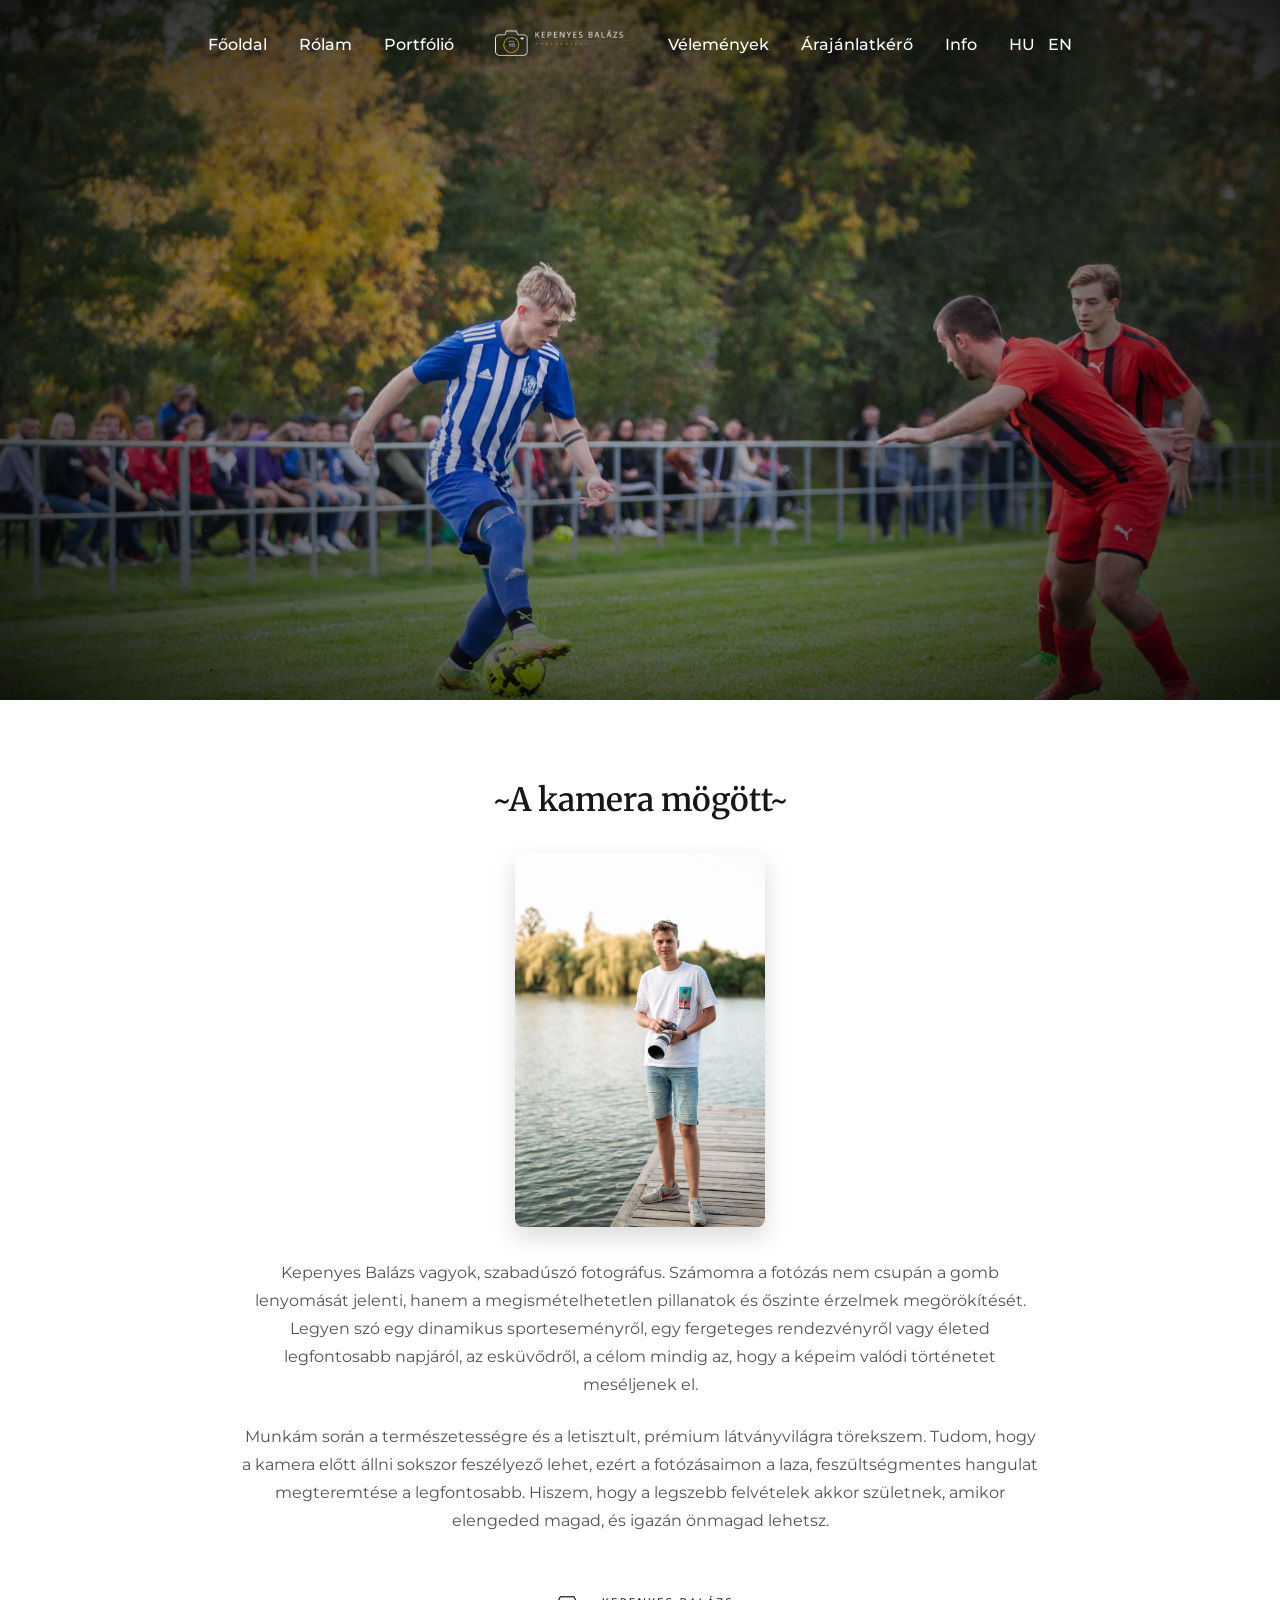
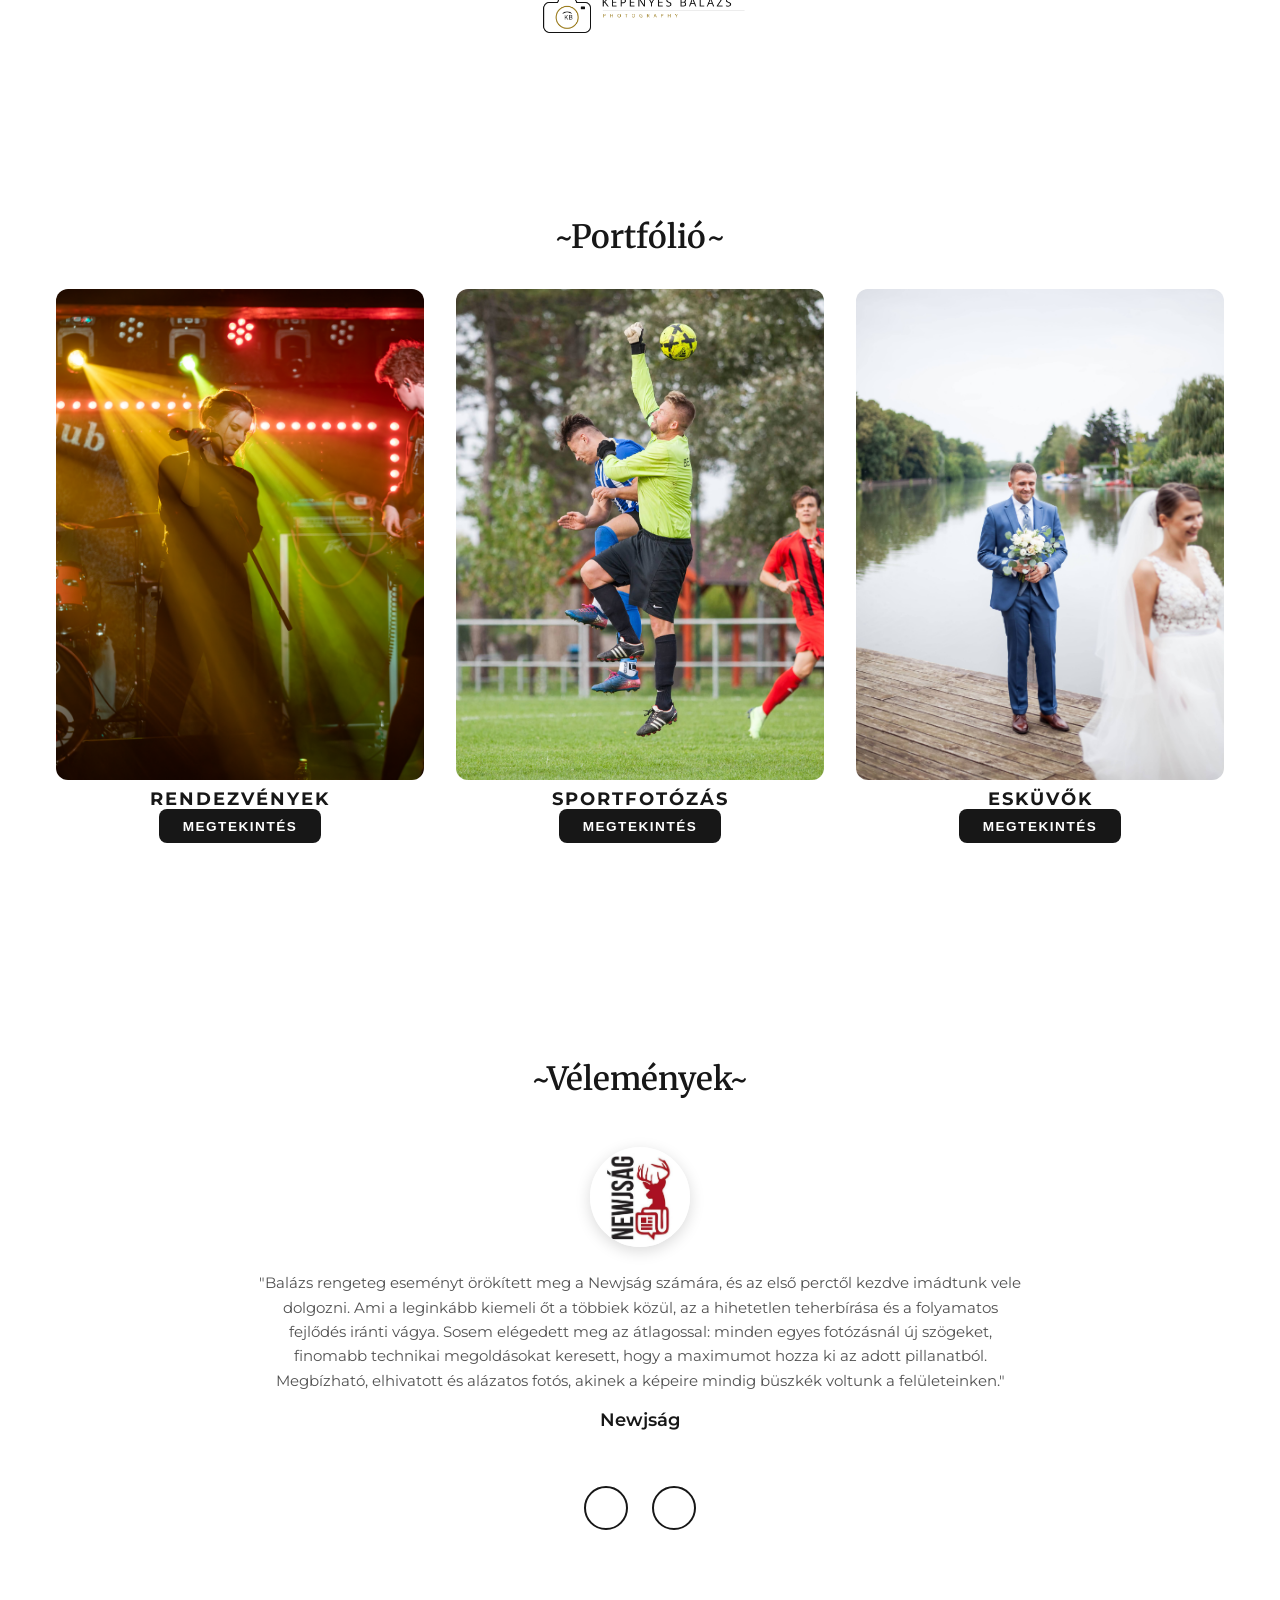
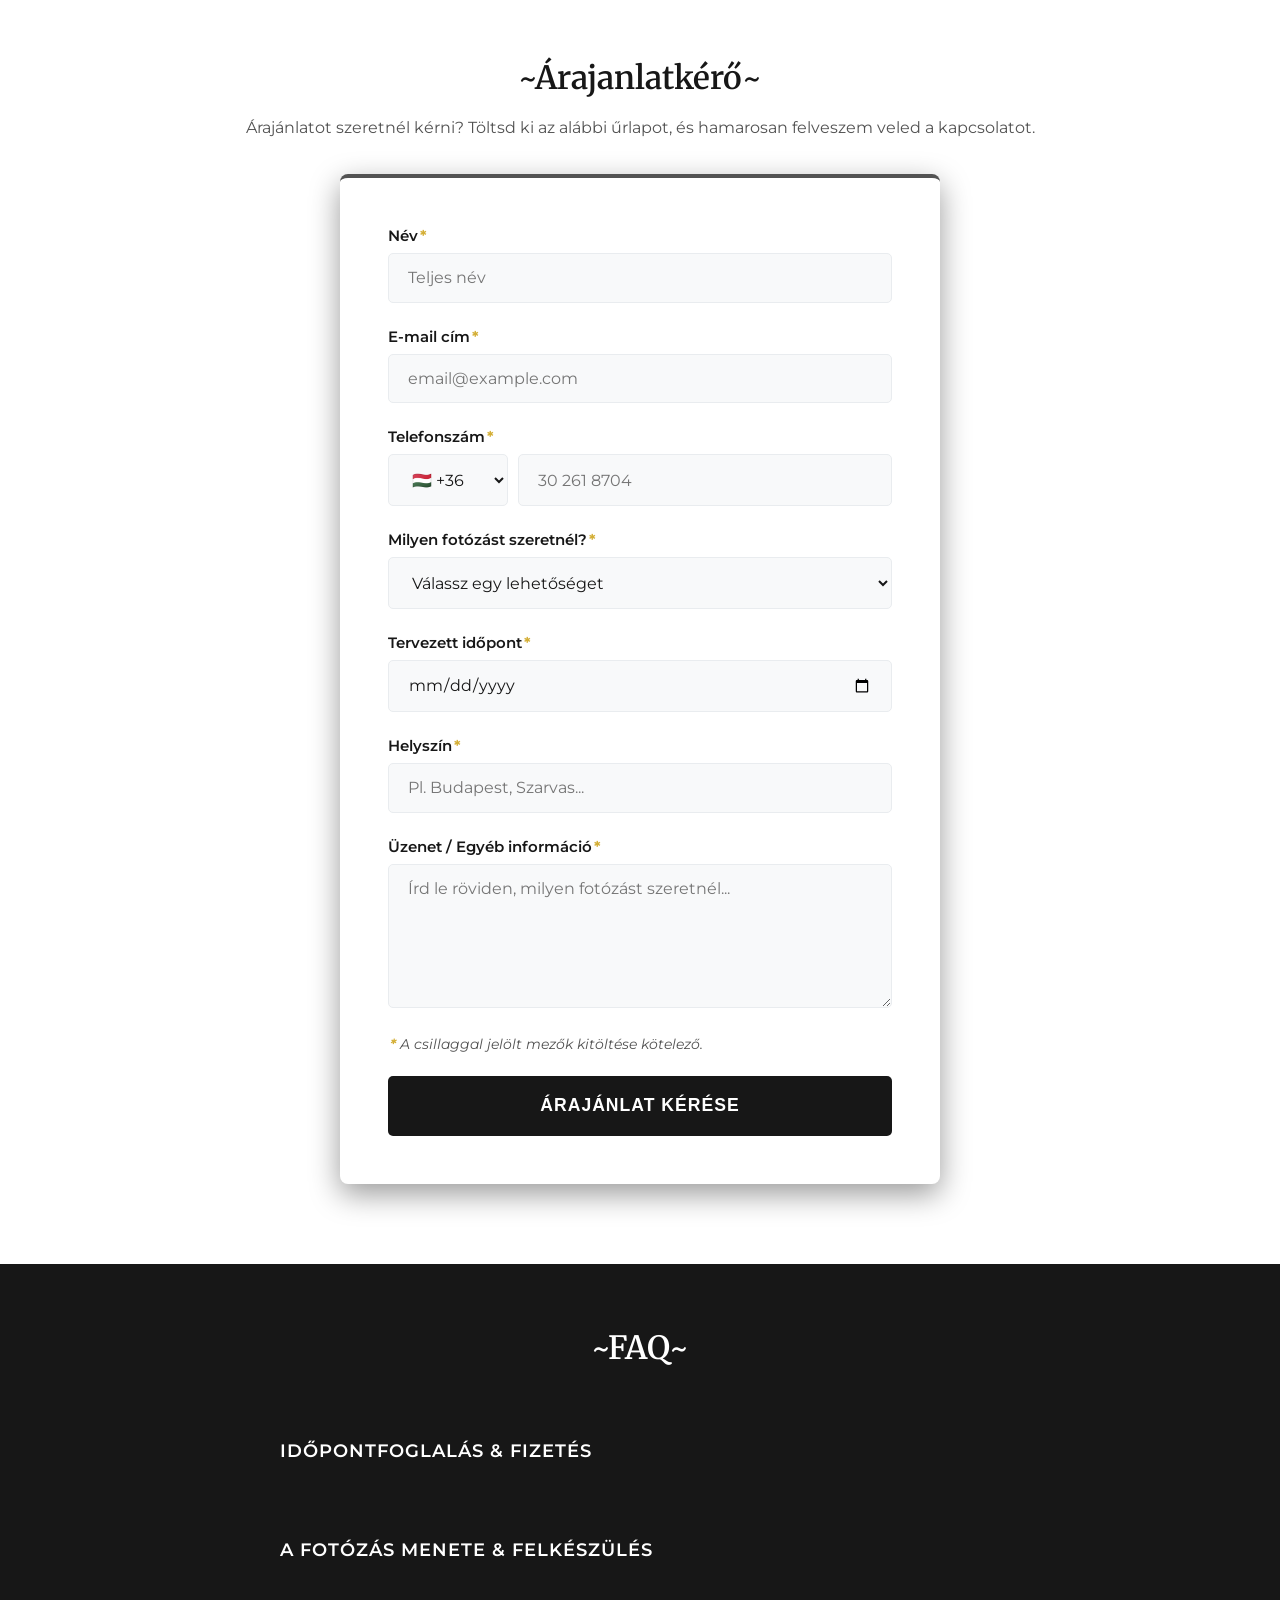
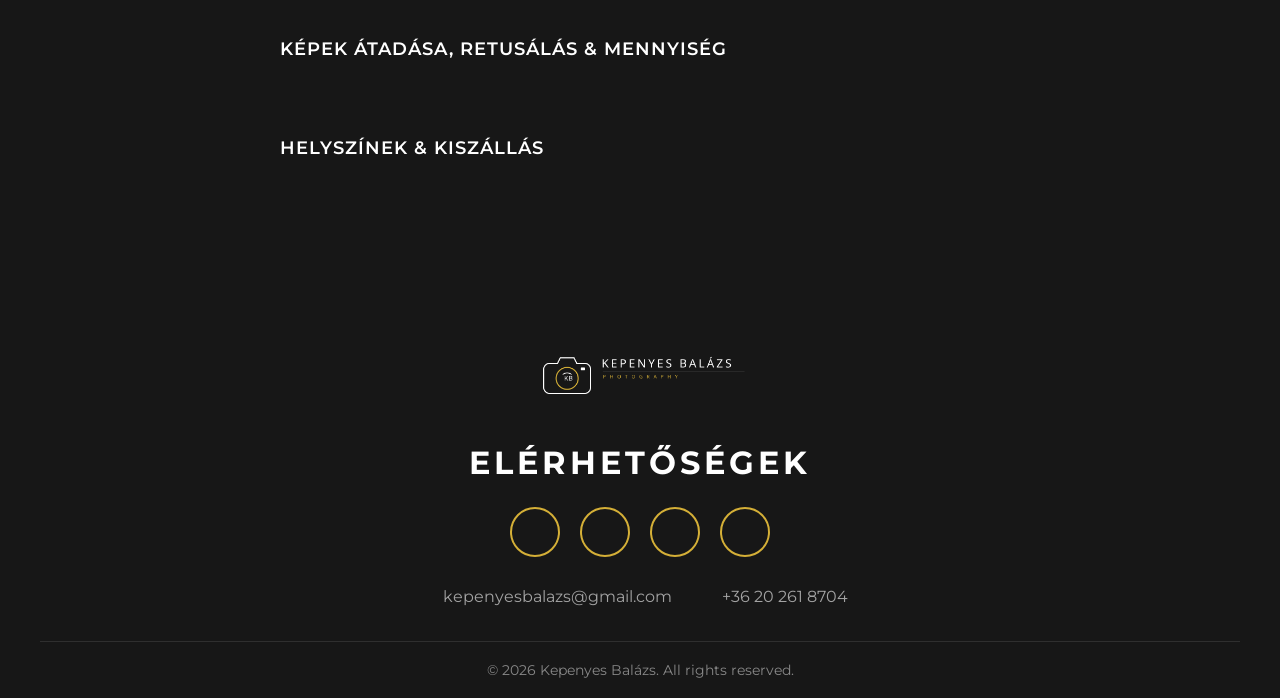
==== en.html @ 5adca2fd "en.html késsz van" ====
<!DOCTYPE html>
<html lang="en">

<!-- #region 1. DOKUMENTUM FEJLÉC (HEAD) -->

<head>
    <meta charset="UTF-8">
    <meta name="viewport" content="width=device-width, initial-scale=1.0">
    <title>Kepenyes Balázs | Portfolio</title>

    <!-- Ikonok és stíluslapok -->
    <link href="https://cdn.jsdelivr.net/npm/remixicon@4.9.0/fonts/remixicon.css" rel="stylesheet" />
    <link rel="stylesheet" href="styless.css">
</head>
<!-- #endregion -->

<body>

    <!-- #region 2. FŐOLDALI FEJLÉC ÉS NAVIGÁCIÓ (HEADER & NAV) -->
    <header class="header" id="home">
        <nav>
            <div class="nav__header">
                <div class="nav__logo">
                    <a href="#">
                        <img src="Picture/white_logo.png" alt="logo">
                    </a>
                </div>
                <div class="nav__menu_btn" id="menu-btn">
                    <i class="ri-menu-line"></i>
                </div>
            </div>
            <div class="nav__links" id="nav-links">
                <li><a href="#home">Főoldal</a></li>
                <li><a href="#about">Rólam</a></li>
                <li><a href="#portfolio">Portfólió</a></li>
                <li class="nav__logo">
                    <a href="#">
                        <img src="Picture/white_logo.png" alt="logo">
                    </a>
                </li>
                <li><a href="#client">Vélemények</a></li>
                <li><a href="#quote">Árajánlatkérő</a></li>
                <li><a href="#faq">Info</a></li>
                <li class="nav__lang">
                    <a href="index.html">HU</a>
                    <span class="lang-separator">|</span>
                    <a href="en.html" class="active">EN</a>
                </li>
            </div>
        </nav>
    </header>
    <!-- #endregion -->

    <!-- #region 3. RÓLUNK SZEKCIÓ (ABOUT) -->
    <div class="section__container about__container" id="about">

        <h2 class="section__header">~A kamera mögött~</h2>

        <div class="about__content">

            <div class="about__image">
                <img src="Picture/0S5A7507.jpg" alt="Kepenyes Balázs">
            </div>

            <div class="about__text">

                <p class="section__description">
                    Kepenyes Balázs vagyok, szabadúszó fotográfus. Számomra a fotózás nem csupán a gomb lenyomását
                    jelenti, hanem a megismételhetetlen pillanatok és őszinte érzelmek megörökítését. Legyen szó egy
                    dinamikus sporteseményről, egy fergeteges rendezvényről vagy életed legfontosabb napjáról, az
                    esküvődről, a célom mindig az, hogy a képeim valódi történetet meséljenek el.
                </p>

                <p class="section__description">
                    Munkám során a természetességre és a letisztult, prémium látványvilágra törekszem. Tudom, hogy a
                    kamera előtt állni sokszor feszélyező lehet, ezért a fotózásaimon a laza, feszültségmentes hangulat
                    megteremtése a legfontosabb. Hiszem, hogy a legszebb felvételek akkor születnek, amikor elengeded
                    magad, és igazán önmagad lehetsz.
                </p>

            </div>

        </div>
        <div class="about__logo">
            <a href="#">
                <img src="Picture/black_logo.png" alt="Kepenyes Balázs Photography">
            </a>
        </div>

    </div>
    <!-- #endregion -->

    <!-- #region PORTFÓLIÓ SZEKCIÓ (PORTFOLIO) -->
    <section class="portfolio" id="portfolio">
        <div class="section__container portfolio__container">
            <h2 class="section__header">~Portfólió~</h2>

            <!-- 1. EZ A FENTI KÁRTYÁK RÁCSA (Ez marad fent érintetlenül) -->
            <div class="portfolio__grid">
                <!-- 1. Kártya: Rendezvények -->
                <div class="portfolio__card">
                    <img src="Picture/portfolio_1.jpg" alt="Rendezvények">
                    <h3 class="portfolio__title">RENDEZVÉNYEK</h3>
                    <div class="portfolio__content">
                        <button class="portfolio__btn" onclick="toggleGallery('gallery-party')">MEGTEKINTÉS</button>
                    </div>
                </div>

                <!-- 2. Kártya: Sportfotózás -->
                <div class="portfolio__card">
                    <img src="Picture/portfolio_2.jpg" alt="Sportfotózás">
                    <h3 class="portfolio__title">SPORTFOTÓZÁS</h3>
                    <div class="portfolio__content">
                        <button class="portfolio__btn" onclick="toggleGallery('gallery-sport')">MEGTEKINTÉS</button>
                    </div>
                </div>

                <!-- 3. Kártya: Esküvők -->
                <div class="portfolio__card">
                    <img src="Picture/portfolio_3.jpg" alt="Esküvők">
                    <h3 class="portfolio__title">ESKÜVŐK</h3>
                    <div class="portfolio__content">
                        <button class="portfolio__btn" onclick="toggleGallery('gallery-wedding')">MEGTEKINTÉS</button>
                    </div>
                </div>
            </div>

            <!-- 2. EZ PEDIG KÜLÖN ALATTA VAN: A LENYÍLÓ GALÉRIÁK KONTÉNERÉJE -->
            <div class="portfolio__galleries">

                <!-- Rendezvény Galéria -->
                <div class="gallery__container" id="gallery-party">
                    <h3 class="gallery__title">Rendezvény fotók</h3>
                    <div class="gallery__grid">
                        <img src="Picture/Party_kepek/party_referencia_1.jpg" alt="Party 1" class="gallery__thumb"
                            loading="lazy">
                        <img src="Picture/Party_kepek/party_referencia_2.jpg" alt="Party 2" class="gallery__thumb"
                            loading="lazy">
                        <img src="Picture/Party_kepek/party_referencia_3.jpg" alt="Party 3" class="gallery__thumb"
                            loading="lazy">
                        <img src="Picture/Party_kepek/party_referencia_4.jpg" alt="Party 4" class="gallery__thumb"
                            loading="lazy">
                        <img src="Picture/Party_kepek/party_referencia_5.jpg" alt="Party 5" class="gallery__thumb"
                            loading="lazy">
                        <img src="Picture/Party_kepek/party_referencia_6.jpg" alt="Party 6" class="gallery__thumb"
                            loading="lazy">
                        <img src="Picture/Party_kepek/party_referencia_7.jpg" alt="Party 7" class="gallery__thumb"
                            loading="lazy">
                        <img src="Picture/Party_kepek/party_referencia_8.jpg" alt="Party 8" class="gallery__thumb"
                            loading="lazy">
                        <img src="Picture/Party_kepek/party_referencia_9.jpg" alt="Party 9" class="gallery__thumb"
                            loading="lazy">
                        <img src="Picture/Party_kepek/party_referencia_10.jpg" alt="Party 10" class="gallery__thumb"
                            loading="lazy">
                        <img src="Picture/Party_kepek/party_referencia_11.jpg" alt="Party 11" class="gallery__thumb"
                            loading="lazy">
                        <img src="Picture/Party_kepek/party_referencia_12.jpg" alt="Party 12" class="gallery__thumb"
                            loading="lazy">
                    </div>
                </div>

                <!-- Sport Galéria -->
                <div class="gallery__container" id="gallery-sport">
                    <h3 class="gallery__title">Sport fotók</h3>
                    <div class="gallery__grid">
                        <img src="Picture/Sport_kepek/sport_referencia_1.jpg" alt="Sport 1" class="gallery__thumb"
                            loading="lazy">
                        <img src="Picture/Sport_kepek/sport_referencia_2.jpg" alt="Sport 2" class="gallery__thumb"
                            loading="lazy">
                        <img src="Picture/Sport_kepek/sport_referencia_3.jpg" alt="Sport 3" class="gallery__thumb"
                            loading="lazy">
                        <img src="Picture/Sport_kepek/sport_referencia_4.jpg" alt="Sport 4" class="gallery__thumb"
                            loading="lazy">
                        <img src="Picture/Sport_kepek/sport_referencia_5.jpg" alt="Sport 5" class="gallery__thumb"
                            loading="lazy">
                        <img src="Picture/Sport_kepek/sport_referencia_6.jpg" alt="Sport 6" class="gallery__thumb"
                            loading="lazy">
                        <img src="Picture/Sport_kepek/sport_referencia_7.jpg" alt="Sport 7" class="gallery__thumb"
                            loading="lazy">
                        <img src="Picture/Sport_kepek/sport_referencia_8.jpg" alt="Sport 8" class="gallery__thumb"
                            loading="lazy">
                        <img src="Picture/Sport_kepek/sport_referencia_9.jpg" alt="Sport 9" class="gallery__thumb"
                            loading="lazy">
                        <img src="Picture/Sport_kepek/sport_referencia_10.jpg" alt="Sport 10" class="gallery__thumb"
                            loading="lazy">
                    </div>
                </div>

                <!-- Esküvő Galéria -->
                <div class="gallery__container" id="gallery-wedding">
                    <h3 class="gallery__title">Esküvői fotók</h3>
                    <div class="gallery__grid">
                        <img src="Picture/Eskuvo_kepek/eskuvo_referencia_1.jpg" alt="Wedding 1" class="gallery__thumb"
                            loading="lazy">
                        <img src="Picture/Eskuvo_kepek/eskuvo_referencia_2.jpg" alt="Wedding 2" class="gallery__thumb"
                            loading="lazy">
                        <img src="Picture/Eskuvo_kepek/eskuvo_referencia_3.jpg" alt="Wedding 3" class="gallery__thumb"
                            loading="lazy">
                        <img src="Picture/Eskuvo_kepek/eskuvo_referencia_4.jpg" alt="Wedding 4" class="gallery__thumb"
                            loading="lazy">
                        <img src="Picture/Eskuvo_kepek/eskuvo_referencia_5.jpg" alt="Wedding 5" class="gallery__thumb"
                            loading="lazy">
                        <img src="Picture/Eskuvo_kepek/eskuvo_referencia_6.jpg" alt="Wedding 6" class="gallery__thumb"
                            loading="lazy">
                        <img src="Picture/Eskuvo_kepek/eskuvo_referencia_7.jpg" alt="Wedding 7" class="gallery__thumb"
                            loading="lazy">
                        <img src="Picture/Eskuvo_kepek/eskuvo_referencia_8.jpg" alt="Wedding 8" class="gallery__thumb"
                            loading="lazy">
                        <img src="Picture/Eskuvo_kepek/eskuvo_referencia_9.jpg" alt="Wedding 9" class="gallery__thumb"
                            loading="lazy">
                        <img src="Picture/Eskuvo_kepek/eskuvo_referencia_10.jpg" alt="Wedding 10" class="gallery__thumb"
                            loading="lazy">
                        <img src="Picture/Eskuvo_kepek/eskuvo_referencia_11.jpg" alt="Wedding 11" class="gallery__thumb"
                            loading="lazy">
                        <img src="Picture/Eskuvo_kepek/eskuvo_referencia_12.jpg" alt="Wedding 12" class="gallery__thumb"
                            loading="lazy">
                    </div>
                </div>

            </div>
        </div>
    </section>
    <!-- #endregion -->

    <!-- #region 5. AJÁNLÁSOK SZEKCIÓ (TESTIMONIALS SLIDER) -->
    <section class="section__container client__container" id="client">
        <h2 class="section__header">~Vélemények~</h2>

        <div class="client__slider" id="clientSlider">
            <div class="client__card">
                <img src="Picture/Velemenyek/newjsag_logo.jpeg" alt="client 1">
                <p>
                    "Balázs rengeteg eseményt örökített meg a Newjság számára, és az első perctől kezdve imádtunk vele
                    dolgozni. Ami a leginkább kiemeli őt a többiek közül, az a hihetetlen teherbírása és a folyamatos
                    fejlődés iránti vágya. Sosem elégedett meg az átlagossal: minden egyes fotózásnál új szögeket,
                    finomabb technikai megoldásokat keresett, hogy a maximumot hozza ki az adott pillanatból.
                    Megbízható, elhivatott és alázatos fotós, akinek a képeire mindig büszkék voltunk a felületeinken."
                </p>
                <h4>Newjság</h4>
            </div>

            <div class="client__card">
                <img src="https://images.unsplash.com/photo-1494790108377-be9c29b29330?w=500&h=500&fit=crop"
                    alt="client 2">
                <p>
                    "Balázst kértük fel az esküvőnk fotózására, és életünk legjobb döntése volt! Már a készülődéstől
                    kezdve velünk volt, és egészen a lagzi végéig fáradhatatlanul dolgozott. Olyan pillanatokat is
                    megörökített a hajnali buliban, amiket mi a nagy izgalomban észre sem vettünk. Sosem volt tolakodó,
                    szinte láthatatlanul olvadt be a tömegbe, mégis mindenhol ott volt, ahol kellett. A képek
                    gyönyörűek, természetesek és tele vannak érzelemmel. Szívből ajánljuk mindenkinek!"
                </p>
                <h4>Kis Lili</h4>
            </div>
            <div class="client__card">
                <img src="Picture/Velemenyek/granarium_zebra_club_logo.jpeg" alt="client 3">
                <p>
                    "Számtalan fergeteges éjszakát és telt házas bulit fotózott már végig nálunk Balázs. Egy klubban
                    nagyon fontos, hogy a fotós ne feszélyezze a bulizókat, ő pedig zseniálisan, szinte észrevétlenül,
                    mégis mindig a legjobb szögből dolgozik a tömegben. A végeredmény kivétel nélkül egy prémium
                    minőségű, dinamikus képanyag, ami 100%-ban adja vissza a nálunk megszokott hangulatot. Rendkívül
                    megbízható és profi partner!"
                </p>
                <h4>Granárium Zebra Club</h4>
            </div>
        </div>

        <!-- Lapozó gombok asztali és mobil használatra -->
        <div class="client__nav">
            <button type="button" class="client__arrow" id="prevBtn" aria-label="Előző vélemény">
                <i class="ri-arrow-left-s-line"></i>
            </button>
            <button type="button" class="client__arrow" id="nextBtn" aria-label="Következő vélemény">
                <i class="ri-arrow-right-s-line"></i>
            </button>
        </div>
    </section>
    <!-- #endregion -->

    <!-- #region 6. EGYEDI ÁRAJÁNLAT KÉRÉSE -->
    <section class="quote" id="quote">

        <div class="section__container quote__container">

            <h2 class="section__header">~Árajanlatkérő~</h2>

            <p class="section__description">
                Árajánlatot szeretnél kérni? Töltsd ki az alábbi űrlapot, és hamarosan felveszem veled a kapcsolatot.
            </p>

            <form class="quote__form" id="quoteForm">

                <!-- Név -->
                <div class="quote__form_group">
                    <label for="name">Név<span>*</span></label>
                    <input type="text" id="name" name="name" placeholder="Teljes név" required>
                </div>

                <!-- E-mail -->
                <div class="quote__form_group">
                    <label for="email">E-mail cím<span>*</span></label>
                    <input type="email" id="email" name="email" placeholder="email@example.com" required>
                </div>

                <!-- Telefonszám -->
                <div class="quote__form_group">
                    <label for="phone">Telefonszám<span>*</span></label>


                    <div class="phone__input">

                        <!-- Ország / hívószám -->
                        <select id="countryCode" name="countryCode" required>
                            <option value="+36">🇭🇺 +36</option>
                            <option value="+43">🇦🇹 +43</option>
                            <option value="+49">🇩🇪 +49</option>
                            <option value="+44">🇬🇧 +44</option>
                            <option value="+33">🇫🇷 +33</option>
                            <option value="+39">🇮🇹 +39</option>
                            <option value="+34">🇪🇸 +34</option>
                            <option value="+31">🇳🇱 +31</option>
                            <option value="+32">🇧🇪 +32</option>
                            <option value="+41">🇨🇭 +41</option>
                            <option value="+420">🇨🇿 +420</option>
                            <option value="+421">🇸🇰 +421</option>
                            <option value="+385">🇭🇷 +385</option>
                            <option value="+381">🇷🇸 +381</option>
                            <option value="+40">🇷🇴 +40</option>
                            <option value="+48">🇵🇱 +48</option>
                            <option value="+351">🇵🇹 +351</option>
                            <option value="+30">🇬🇷 +30</option>
                            <option value="+1">🇺🇸 +1</option>
                            <option value="+1">🇨🇦 +1</option>
                        </select>

                        <!-- Telefonszám -->
                        <input type="tel" id="phone" name="phone" placeholder="30 261 8704" required>

                    </div>

                </div>

                <!-- Fotózás típusa -->
                <div class="quote__form_group">
                    <label for="service">Milyen fotózást szeretnél?<span>*</span></label>

                    <select id="service" name="service" required>
                        <option value="" disabled selected>
                            Válassz egy lehetőséget
                        </option>

                        <option value="portrait">
                            Portréfotózás
                        </option>

                        <option value="event">
                            Rendezvény / Eseményfotózás
                        </option>

                        <option value="wedding">
                            Esküvői fotózás
                        </option>

                        <option value="sport">
                            Sportfotózás
                        </option>

                        <option value="product">
                            Termékfotózás
                        </option>

                        <option value="other">
                            Egyéb
                        </option>
                    </select>
                </div>

                <!-- Dátum -->
                <div class="quote__form_group">
                    <label for="date">Tervezett időpont<span>*</span></label>

                    <input type="date" id="date" name="date" required>
                </div>

                <!-- Helyszín -->
                <div class="quote__form_group">
                    <label for="location">Helyszín<span>*</span></label>

                    <input type="text" id="location" name="location" placeholder="Pl. Budapest, Szarvas..." required>
                </div>

                <!-- Üzenet -->
                <div class="quote__form_group quote__form_group_full">
                    <label for="message">Üzenet / Egyéb információ<span>*</span></label>

                    <textarea id="message" name="message" rows="6" required
                        placeholder="Írd le röviden, milyen fotózást szeretnél..."></textarea>
                </div>


                <!-- Csillaggal jelölt mezők kötelező kitölteni -->
                <p class="quote__required">
                    <span>*</span> A csillaggal jelölt mezők kitöltése kötelező.
                </p>

                <!-- Gomb -->
                <div class="quote__form_button">
                    <button type="submit" class="btn">
                        ÁRAJÁNLAT KÉRÉSE
                    </button>
                </div>
            </form>
            <!-- SIKERES KÜLDÉS UTÁNI ÜZENET -->
            <div class="quote__success" id="quoteSuccess">

                <div class="quote__success_icon">
                    <i class="ri-checkbox-circle-line"></i>
                </div>

                <h3>Köszönöm a megkeresést!</h3>

                <p>
                    Az árajánlatkérésed sikeresen elküldted.
                    Hamarosan felveszem veled a kapcsolatot
                    a megadott elérhetőségeiden.
                </p>

                <p>
                    Addig is köszönöm a türelmed!
                </p>

            </div>

        </div>

    </section>
    <!-- #endregion -->

    <!-- #region 7. FAQ -->

    <section class="faq" id="faq">

        <div class="faq__container">

            <h2 class="section__header">~FAQ~</h2>


            <!-- 1. TÉMA -->
            <div class="faq__category">

                <button class="faq__category-btn">
                    <span>Időpontfoglalás & Fizetés</span>
                    <i class="ri-arrow-down-s-line"></i>
                </button>

                <div class="faq__questions">

                    <div class="faq__item">

                        <button class="faq__question">
                            <span>Mennyivel előre szükséges lefoglalni az időpontot?</span>
                            <i class="ri-add-line"></i>
                        </button>

                        <div class="faq__answer">
                            <p>
                                A foglalási időszak a fotózás típusától függ. Esküvők és nagyobb rendezvények esetében
                                érdemes a nagy nap előtt 6–12 hónappal jelentkezni, mivel a tavaszi-nyári szezon
                                hétvégéi hamar betelnek. Kisebb fotózások (például portré, sport vagy páros fotózás)
                                esetén általában elegendő 2–4 héttel előre egyeztetnünk. Mindenképp azt javaslom, hogy
                                amint megvan az elképzelésed, vedd fel velem a kapcsolatot, hogy biztosan találjunk
                                megfelelő időpontot!
                            </p>
                        </div>

                    </div>


                    <div class="faq__item">

                        <button class="faq__question">
                            <span>Hogyan történik az időpont véglegesítése? Szükséges foglaló?</span>
                            <i class="ri-add-line"></i>
                        </button>

                        <div class="faq__answer">
                            <p>
                                Igen, a naptáramban az időpontod a foglaló befizetésével (és nagyobb eseményeknél a
                                megbízási szerződés elfogadásával) válik hivatalosan is véglegessé és garantálttá. A
                                foglaló mértéke általában a végösszeg 20–30%-a, amely természetesen levonásra kerül a
                                fotózás végső díjából. Amíg ez nem történik meg, az időpontot fenntartom, de más
                                érdeklődő is lefoglalhatja.
                            </p>
                        </div>

                    </div>


                    <div class="faq__item">

                        <button class="faq__question">
                            <span>Mi történik, ha le kell mondanom vagy át kell tennem a fotózást?</span>
                            <i class="ri-add-line"></i>
                        </button>

                        <div class="faq__answer">
                            <p>
                                Tudom, hogy az életben bármikor közbejöhet valami váratlan (például betegség, vagy
                                szabadtéri fotózásnál a rossz időjárás). Ilyen esetekben rugalmas vagyok: lehetőség van
                                az időpont egyszeri, díjmentes módosítására, amennyiben azt a fotózás előtt legalább 48
                                órával jelzed nekem. Végleges lemondás, vagy az utolsó pillanatban történő módosítás
                                esetén azonban a foglaló visszafizetésére sajnos nincs mód, hiszen azt az időpontot
                                másnak már nem tudom kiadni.
                            </p>
                        </div>

                    </div>


                    <div class="faq__item">

                        <button class="faq__question">
                            <span>Milyen fizetési módok érhetők el?</span>
                            <i class="ri-add-line"></i>
                        </button>

                        <div class="faq__answer">
                            <p>
                                A fennmaradó összeg kiegyenlítésére készpénzben a fotózás napján, vagy banki átutalással
                                van lehetőség (legkésőbb a kész, kidolgozott képek átadásáig). Természetesen minden
                                munkámról számlát állítok ki, így cégek és vállalkozások részére a céges átutalás is
                                zökkenőmentesen megoldható.
                            </p>
                        </div>

                    </div>

                </div>

            </div>


            <!-- 2. TÉMA -->
            <div class="faq__category">

                <button class="faq__category-btn">
                    <span>A fotózás menete & Felkészülés</span>
                    <i class="ri-arrow-down-s-line"></i>
                </button>

                <div class="faq__questions">

                    <div class="faq__item">

                        <button class="faq__question">
                            <span>Mit érdemes viselnünk a fotózáson?</span>
                            <i class="ri-add-line"></i>
                        </button>

                        <div class="faq__answer">
                            <p>
                                A legfontosabb, hogy kényelmesen érezzétek magatokat abban, amit viseltek! Érdemes
                                kerülni a hatalmas, feltűnő logókat, a neon színeket és a túlzottan sűrű, apró mintákat,
                                mert ezek elvonják a figyelmet az arcotokról. Páros vagy családi fotózásnál nem kell
                                teljesen egyformába öltözni; sokkal szebb a végeredmény, ha 2-3 egymással harmonizáló
                                színt (például földszíneket, pasztell árnyalatokat) választotok. Ha bizonytalanok
                                vagytok, a fotózás előtt szívesen segítek a ruhák összehangolásában!
                            </p>
                        </div>

                    </div>


                    <div class="faq__item">

                        <button class="faq__question">
                            <span>Nem tudunk pózolni, félek a kamera előtt. Hogyan zajlik a fotózás?</span>
                            <i class="ri-add-line"></i>
                        </button>

                        <div class="faq__answer">
                            <p>
                                Ezzel a vendégeim 90%-a így van az első percekben, úgyhogy egyáltalán nem kell
                                izgulnotok! Az én feladatom, hogy feloldjam a feszültséget és végig vezesselek titeket a
                                folyamaton. Nem kőmerev, feszengős pózokat fogunk erőltetni, hanem apró instrukciókat,
                                játékos feladatokat adok (például sétáljatok egymás felé, vagy mondjatok valami vicceset
                                a másiknak). Így valódi, őszinte pillanatokat és természetes mosolyokat tudok
                                megörökíteni. Olyan lesz, mint egy laza séta, amit a végén még élvezni is fogtok!
                            </p>
                        </div>

                    </div>


                    <div class="faq__item">

                        <button class="faq__question">
                            <span>Mi a teendő, ha rossz az idő a szabadtéri fotózás napján?</span>
                            <i class="ri-add-line"></i>
                        </button>

                        <div class="faq__answer">
                            <p>
                                Az időjárás az egyetlen, amit nem tudunk irányítani, de mindig van egy "B" tervünk. A
                                fotózás előtti napokban folyamatosan figyeljük az előrejelzést. Ha tartós eső vagy vihar
                                várható, természetesen rugalmasan és díjmentesen keresünk egy új, mindkettőnknek
                                megfelelő időpontot. Ha az időpont nem csúsztatható, alternatív megoldásként
                                átszervezhetjük a fotózást egy szép, bérelt napfény-stúdióba vagy más fedett, izgalmas
                                helyszínre.
                            </p>
                        </div>

                    </div>


                    <div class="faq__item">

                        <button class="faq__question">
                            <span>Hozhatunk-e saját kiegészítőket vagy házi kedvencet?</span>
                            <i class="ri-add-line"></i>
                        </button>

                        <div class="faq__answer">
                            <p>
                                Abszolút, sőt, kifejezetten ajánlom! Bármilyen személyes kiegészítő (egy kedvenc kalap,
                                egy hangszer, vagy egy számotokra fontos tárgy) sokkal egyedibbé és "sajátotokká" teszi
                                a fotókat. A házi kedvencek szintén hatalmas pluszt adnak az élményhez, így szabadtéri
                                (vagy állatbarát stúdiós) fotózásra bátran elhozhatjátok őket. Annyit kérek csak, hogy
                                ezt előre jelezzétek nekem, és érdemes egy kísérőt is magatokkal hozni, aki figyel a
                                kutyusra/cicára abban a pár percben, amikor csak rólatok készülnek a képek.
                            </p>
                        </div>

                    </div>

                </div>

            </div>


            <!-- 3. TÉMA -->
            <div class="faq__category">

                <button class="faq__category-btn">
                    <span>Képek átadása, Retusálás & Mennyiség</span>
                    <i class="ri-arrow-down-s-line"></i>
                </button>

                <div class="faq__questions">

                    <div class="faq__item">

                        <button class="faq__question">
                            <span>Hány képet kapunk meg a fotózás után?</span>
                            <i class="ri-add-line"></i>
                        </button>

                        <div class="faq__answer">
                            <p>
                                A kidolgozott, átadott képek száma az általad választott fotózási csomagtól és a fotózás
                                típusától függ. Egy rövidebb portré- vagy páros fotózás esetén általában 15–30 gondosan
                                utómunkázott képet adok át, míg egy egész napos esküvő vagy nagyobb rendezvény esetében
                                ez a szám 300–600 kép is lehet. A konkrét ajánlatban minden esetben pontosan feltüntetem
                                a garantált képszámot, de ha egy fotózáson több zseniális, megismételhetetlen pillanat
                                születik, azokat sem szoktam visszatartani!
                            </p>
                        </div>

                    </div>


                    <div class="faq__item">

                        <button class="faq__question">
                            <span>Mennyi a vállalási határidő a kész anyagokra?</span>
                            <i class="ri-add-line"></i>
                        </button>

                        <div class="faq__answer">
                            <p>
                                A minőségi utómunka időt igényel, hiszen minden egyes átadott fotót egyenként
                                szerkesztek és finomhangolok, hogy a végeredmény tökéletes legyen. Kisebb fotózások
                                (portré, sport, páros) esetén a kész anyagot általában 1–2 héten belül átadom. Nagyobb
                                eseményeknél és esküvőknél a vállalási határidő – a szezon sűrűségétől függően – 4–6 hét
                                szokott lenni. Természetesen esküvők és nagyobb rendezvények után igyekszem néhány napon
                                belül küldeni egy kis ízelítőt a legjobb pillanatokból!
                            </p>
                        </div>

                    </div>


                    <div class="faq__item">

                        <button class="faq__question">
                            <span>Megkaphatjuk-e a nyers (RAW / retusálatlan) fájlokat is?</span>
                            <i class="ri-add-line"></i>
                        </button>

                        <div class="faq__answer">
                            <p>
                                Nem, nyers (RAW) és retusálatlan képeket semmilyen esetben sem adok át. A fotózás csak a
                                munka egyik fele; a végső, rám jellemző színvilágot, hangulatot és stílust a gondos
                                utómunka (fényelés, színkorrekció, retusálás) adja meg. Egy nyers fájl olyan, mint egy
                                séfnek a nyers alapanyag a nevemhez és a portfóliómhoz pedig csak a maximális minőségű,
                                teljesen "készre főzött" vizuális élmény társulhat. Bízom benne, hogy pont az eddigi
                                kidolgozott képeim stílusa miatt választottál engem!
                            </p>
                        </div>

                    </div>


                    <div class="faq__item">

                        <button class="faq__question">
                            <span>Milyen formátumban kapjuk meg a fényképeket?</span>
                            <i class="ri-add-line"></i>
                        </button>

                        <div class="faq__answer">
                            <p>
                                A kész, utómunkázott képeket nagy felbontású, nyomdai minőségű, vízjel
                                nélküli JPEG formátumban adom át. A képek letöltéséhez egy elegáns, privát online
                                galériát hozok létre nektek. Ezt a linket könnyedén megoszthatjátok a családdal és a
                                barátokkal is, és kényelmesen le tudjátok tölteni róla a képeket számítógépre vagy
                                telefonra anélkül, hogy a minőségük romlana (mint ahogy az a Messengeren vagy Facebookon
                                történne).
                            </p>
                        </div>

                    </div>

                </div>

            </div>


            <!-- 4. TÉMA -->
            <div class="faq__category">

                <button class="faq__category-btn">
                    <span>Helyszínek & Kiszállás</span>
                    <i class="ri-arrow-down-s-line"></i>
                </button>

                <div class="faq__questions">

                    <div class="faq__item">

                        <button class="faq__question">
                            <span>Vállalsz kiszállást más településekre vagy külföldre?</span>
                            <i class="ri-add-line"></i>
                        </button>

                        <div class="faq__answer">
                            <p>
                                Természetesen, sőt, kifejezetten szeretek új helyszíneket és izgalmas környezeteket
                                felfedezni! Bár a bázisom Budapesten található, az ország bármely pontjára, sőt külföldi
                                helyszínekre is örömmel utazom, legyen szó esküvőről, sporteseményről vagy egy
                                különleges portréfotózásról.
                            </p>
                        </div>

                    </div>


                    <div class="faq__item">

                        <button class="faq__question">
                            <span>Hogyan alakulnak az utazási és szállásköltségek?</span>
                            <i class="ri-add-line"></i>
                        </button>

                        <div class="faq__answer">
                            <p>
                                Az árajánlat minden esetben egyedi, és a kiszállási díjat a fotózás helyszíne alapján
                                előre, teljesen transzparensen egyeztetjük. Szarvas vonzáskörzetében a kiszállás
                                általában díjmentes. Távolabbi helyszínek esetén egy korrekt, kilométer alapú
                                útiköltséggel érdemes számolni. Szállásköltség csak kivételes esetekben merül fel, ha a
                                helyszín nagyon távol esik, és a fotózás (például egy esküvő) késő éjszakába vagy
                                hajnalba nyúlik, esetleg több napos rendezvényről van szó.
                            </p>
                        </div>

                    </div>


                    <div class="faq__item">

                        <button class="faq__question">
                            <span>Segítesz a megfelelő fotózási helyszín vagy stúdió kiválasztásában?</span>
                            <i class="ri-add-line"></i>
                        </button>

                        <div class="faq__answer">
                            <p>
                                Nagy örömmel! Az évek során számos csodálatos szabadtéri helyszínt és professzionális,
                                gyönyörűen berendezett napfény-stúdiót ismertem meg. Miután átbeszéltük, hogy pontosan
                                milyen hangulatú képeket szeretnétek (például letisztult elegáns, romantikus
                                természetközeli, vagy épp modern indusztriális), több konkrét opciót is fogok javasolni
                                képekkel illusztrálva, amikből közösen választhatjuk ki a legideálisabbat.
                            </p>
                        </div>

                    </div>


                    <div class="faq__item">

                        <button class="faq__question">
                            <span>A stúdió bérleti díját tartalmazza a fotózási ár?</span>
                            <i class="ri-add-line"></i>
                        </button>

                        <div class="faq__answer">
                            <p>
                                Alapesetben a fotózási csomagjaim a stúdiók bérleti díját nem tartalmazzák, mivel a
                                különböző stúdiók árai, méretei és feltételei nagyon eltérőek lehetnek (általában 8.000
                                - 15.000 Ft / óra között mozognak). Miután közösen kiválasztottuk a nektek leginkább
                                tetsző termet, a stúdió bérleti díja külön kerül felszámításra. Magát a foglalás
                                adminisztrációját és a stúdióval való egyeztetést természetesen teljes egészében én
                                intézem, nektek ezzel nem lesz gondotok!
                            </p>
                        </div>

                    </div>

                </div>

            </div>

        </div>

    </section>
    <!-- #endregion  -->

    <!-- #region 8. LÁBLÉC ÉS ELÉRHETŐSÉGEK (FOOTER & CONTACT) -->
    <footer class="footer" id="contact">
        <div class="footer__container">
            <div class="footer__logo">
                <a href="#">
                    <img src="Picture/white_logo.png" alt="Kepenyes Balázs Photography">
                </a>
            </div>

            <h3>ELÉRHETŐSÉGEK</h3>

            <div class="footer__socials">
                <a href="https://www.facebook.com/profile.php?id=100005138117449" target="_blank" aria-label="Facebook">
                    <i class="ri-facebook-fill"></i>
                </a>
                <a href="https://www.instagram.com/kepenyes_balazs/" target="_blank" aria-label="Instagram">
                    <i class="ri-instagram-line"></i>
                </a>
                <a href="mailto:email@gmail.com" aria-label="Email">
                    <i class="ri-mail-line"></i>
                </a>
                <a href="tel:+36301234567" aria-label="Telefon">
                    <i class="ri-phone-line"></i>
                </a>
            </div>

            <div class="footer__contact">
                <p>
                    <i class="ri-mail-line"></i>
                    kepenyesbalazs@gmail.com
                </p>
                <p>
                    <i class="ri-phone-line"></i>
                    +36 20 261 8704
                </p>
            </div>

            <div class="footer__copyright">
                <p>© 2026 Kepenyes Balázs. All rights reserved.</p>
            </div>
        </div>
    </footer>
    <!-- #endregion -->

    <!-- #region 9. KÜLSŐ ÉS SAJÁT SCRIPTEK (SCRIPTS) -->
    <script src="https://unpkg.com/scrollreveal"></script>
    <script src="main.js"></script>
    <!-- #endregion -->

    <!--#region TESTRESZABOTT ARANY LIGHTBOX (A menühöz igazított bezáró X-el) -->
    <div class="lightbox" id="lightbox">
        <span class="lightbox__close"><i class="ri-close-fill"></i></span>
        <span class="lightbox__arrow lightbox__prev"><i class="ri-arrow-left-s-line"></i></span>
        <img src="" alt="Nagyított kép" class="lightbox__img" id="lightbox-img">
        <span class="lightbox__arrow lightbox__next"><i class="ri-arrow-right-s-line"></i></span>
    </div>
    <!-- #endregion -->
</body>

</html>
---- styless.css ----
/* #region 1. VÁLTOZÓK ÉS ALAP BEÁLLÍTÁSOK */
@import url('https://fonts.googleapis.com/css2?family=Merriweather:ital,opsz,wght@0,18..144,300..900;1,18..144,300..900&family=Montserrat:ital,wght@0,100..900;1,100..900&display=swap');

:root {
    --text-dark: #171717;
    --text-light: #525252;
    --exta-light: #a3a3a3;
    --white: #ffffff;
    --gold: #d4af37;
    --max-width: 1200px;
    --header-font: "Merriweather", serif;
}

* {
    padding: 0;
    margin: 0;
    box-sizing: border-box;
}

html {
    scroll-behavior: smooth;
    height: 100%;
}

body {
    font-family: "Montserrat", sans-serif;
    background-color: var(--text-dark);
    color: var(--text-dark);
    margin: 0;
    padding: 0;
    overflow-x: hidden;
    min-height: 100%;
    display: flex;
    flex-direction: column;
}

img {
    display: flex;
    width: 100%;
}

a {
    text-decoration: none;
    transition: 0.3s;
}

/* #endregion */

/* #region 2. ÁLTALÁNOS OSZTÁLYOK ÉS GOMBOK */
.section__container {
    max-width: var(--max-width);
    margin: auto;
    padding: 5rem 1rem;
}

.section__header {
    margin-bottom: 1rem;
    font-size: 2rem;
    font-weight: 600; 
    font-family: var(--header-font);
    color: var(--text-dark);
    text-align: center;
}

.section__description {
    color: var(--text-light);
    line-height: 1.75rem;
    text-align: center;
}

.btn {
    padding: 0.75rem 1.5rem;
    outline: none;
    border: none;
    font-size: 1rem;
    font-weight: 500;
    color: var(--white);
    background-color: var(--text-dark);
    border-radius: 5px;
    transition: 0.3s;
    cursor: pointer;
}

.btn:hover {
    background-color: var(--exta-light);
}

/* Kattintáskor a menü nem takarja ki a tartalmat */
#about,
#portfolio,
#service,
#client,
#faq,
#quote,
#contact {
    scroll-margin-top: 85px;
}
/* #endregion */

/* #region 3. HEADER ÉS NAVIGÁCIÓ */
.header {
    min-height: 600px;
    background-image: radial-gradient(rgba(255, 255, 255, 0), rgba(0, 0, 0, 0.9)), url("Picture/20221008-2.JPG");
    background-position: center center;
    background-size: cover;
    background-repeat: no-repeat;
}

nav {
    position: fixed;
    top: 0;
    left: 0;
    width: 100%;
    z-index: 99;
    background-color: transparent;
    transition: background-color 0.3s ease, box-shadow 0.3s ease;
}

/* JavaScript adja hozzá görgetéskor */
nav.nav--scrolled {
    background-color: var(--text-dark);
    box-shadow: 0 2px 10px rgba(0, 0, 0, 0.3);
}

.nav__header {
    padding: 1rem;
    display: flex;
    align-items: center;
    justify-content: space-around;
    gap: 1rem;
    background-color: var(--text-dark);
}

.nav__logo {
    max-width: 150px;
}

.nav__menu_btn {
    font-size: 1.5rem;
    color: var(--white);
    cursor: pointer;
}

.nav__links {
    list-style: none;
    position: absolute;
    width: 100%;
    padding: 2rem;
    display: flex;
    align-items: center;
    flex-direction: column;
    gap: 2rem;
    background-color: var(--text-dark);
    transform: translateY(-100%);
    transition: 0.5s;
    z-index: -1;
}

.nav__links.open {
    transform: translateY(0);
}

.nav__links .nav__logo {
    display: none;
}

.nav__links a {
    padding-bottom: 5px;
    font-weight: 500;
    color: var(--white);
    border-bottom: 2px solid transparent;
}

.nav__links a:hover {
    border-color: var(--white);
}
/* #endregion */

/* #region 4. RÓLUNK SZEKCIÓ (ABOUT) */
.about__container {
    width: 100%;
    max-width: none;
    margin: 0;
    padding: 5rem 1rem;
    background-color: var(--white);
}
.about__title {
    margin-bottom: 3rem;
}

.about__grid {
    display: flex;
    flex-direction: column;
    gap: 2.5rem;
    align-items: center;
    max-width: 800px; /* Szűkebb konténer, hogy a szöveg ne nyúljon el túlságosan */
    margin: 0 auto;
}

.about__image {
    width: 100%;
    max-width: 250px; /* Szép méret középen */
    margin: 0 auto;
    margin-top: 2rem;
    margin-bottom: 2rem;
}

.about__image img {
    width: 100%;
    height: auto;
    border-radius: 8px;
    box-shadow: 0 10px 25px rgba(0, 0, 0, 0.15);
    display: block;
}

.about__content {
    width: 100%;
}

.about__content .section__description {
    max-width: 800px; 
    margin: 0 auto 1.5rem auto;
    text-align: center;
    color: var(--text-light);
    line-height: 1.75rem;
}

.about__signature {
    margin-top: 2rem;
    display: flex;
    justify-content: center;
}

.about__logo {
    display: flex;
    justify-content: center; /* Ez húzza tökéletesen középre */
    margin-top: 2.5rem;      /* Térköz a szöveg és a logó között */
    width: 100%;
}

.about__logo img {
    max-width: 220px; /* Itt tudod állítani a méretet (az előző 160px volt) */
    height: auto;
    display: block;
}
/* #endregion */

/* #region 5. PORTFÓLIÓ LENYÍLÓ GALÉRIA RÁCS */

.portfolio__galleries {
    margin-top: 3rem;
    width: 100%;
}

.gallery__container {
    display: none; 
    scroll-margin-top: 120px ;
}

.gallery__title {
    text-align: center;
    font-size: 1.8rem;
    color: var(--text-dark);
    margin-bottom: 2rem;
    font-family: var(--header-font);
    font-weight: 500;
}

.portfolio__grid {
    display: grid;
    grid-template-columns: repeat(auto-fit, minmax(300px, 1fr)); 
    gap: 0.5rem;
    margin-top: 2rem;
}

.gallery__thumb {
    width: 100%;
    height: 220px;
    object-fit: cover;
    border-radius: 8px;
    cursor: pointer;
    transition: transform 0.3s ease, box-shadow 0.3s ease;
}

.gallery__thumb:hover {
    transform: scale(1.03);
    box-shadow: 0 5px 15px rgba(0,0,0,0.3);
}

/* --- TESTRESZABOTT ARANY LIGHTBOX STÍLUSOK --- */
.lightbox {
    position: fixed;
    top: 0;
    left: 0;
    width: 100%;
    height: 100%;
    background-color: rgba(0, 0, 0, 0.9); /* Koromfekete, prémium sötétítés */
    display: none; /* Alapból rejtve */
    justify-content: center;
    align-items: center;
    z-index: 9999; /* Mindig minden felett legyen */
}

.lightbox img.lightbox__img {
    max-width: 85%;
    max-height: 85vh;
    object-fit: contain;
    border-radius: 4px;
    box-shadow: 0 10px 30px rgba(0,0,0,0.5);
}

/* Lapozó nyilak alapstílusa (Stabilak maradnak, csak a színük változik) */
.lightbox__arrow {
    position: absolute;
    color: var(--white);
    cursor: pointer;
    font-size: 2.5rem;
    z-index: 10000;
    transition: color 0.3s ease; /* Csak a szín váltódik simán, nincs méretugrás! */
    user-select: none;
}

.lightbox__arrow:hover {
    color: var(--gold); /* Világosabb arany ragyogás hoverre */
}

/* Bezáró X gomb: Pontosan a menü gomb stílusára hangolva, méretben és hoverrel */
.lightbox__close {
    position: absolute;
    top: 30px;
    right: 40px;
    color: var(--white);
    font-size: 1.8rem;
    cursor: pointer;
    z-index: 10000;
    transition: color 0.3s ease, transform 0.2s ease;
    user-select: none;
}

.lightbox__close:hover {
    color: var(--gold);
    transform: scale(1.1);
}

.lightbox__prev {
    left: 30px;
    top: 50%;
    transform: translateY(-50%);
}

.lightbox__next {
    right: 30px;
    top: 50%;
    transform: translateY(-50%);
}

/* --- PORTFÓLIÓ KÁRTYÁK ÉS GOMBOK (Az igazi, prémium KÁRTYA stílus) --- */

.portfolio__card {
    background-color: transparent; 
    border-radius: 16px;           /* Kellemes, modern lekerekítés az egész doboznak */
    padding: 0;                 /* Belső térköz: ez ad egy szép "keretet" a kép körül */
    box-shadow: none; /* Lágy, térbeli árnyék, hogy kiemelkedjen az oldalból */
    display: flex;
    flex-direction: column;
    align-items: center;
    text-align: center;
}

.portfolio__card img {
    width: 100%;
    aspect-ratio: 3 / 4;           /* Ez kényszeríti mindhárom képet ugyanabba az álló arányba */
    object-fit: cover;             /* Biztosítja, hogy a kép kitöltse a keretet torzulás nélkül */
    border-radius: 12px;           
    transition: transform 0.3s ease, box-shadow 0.3s ease;
}

.portfolio__content {
    padding: 0; /* Eltüntetjük a felesleges belső űrt */
    margin-bottom: 1.5rem; /* Alul hagyunk egy kis teret, hogy ne lógjon ki teljesen a kártyából */
    display: flex;
    justify-content: center;
    align-items: center;
    width: 100%;
}

/* A portfólió gombok stílusa (a kártyán belül) */
.portfolio__btn {
    width: auto;             /* Nem akarja már kitölteni a teljes kártyát */
    min-width: 160px;        /* Egy csinos, rövidebb fix méret */
    padding: 0.6rem 1.5rem;  /* Sokkal vékonyabb lett (kevesebb térköz fent/lent) */
    font-size: 0.85rem;      /* Finomabb, kisebb betűméret a gombon belül */
    font-weight: 600;
    letter-spacing: 1.5px;
    background-color: var(--text-dark); 
    color: var(--white);
    border-radius: 8px;      /* Elegáns, enyhe lekerekítés */
    border: none;
    cursor: pointer;
    transition: all 0.3s ease;
}
.portfolio__title {
    color: var(--text-dark);
    font-size: 1.1rem; /* Megnöveltük a méretét (korábban 1.1 - 1.2 volt) */
    font-weight: 700;
    margin-top: 0.5rem;
    letter-spacing: 2px;
}

.portfolio__btn:hover {
    background-color: var(--text-dark) !important; /* Erőszakkal megtartjuk a sötét hátteret */
    text-decoration: underline;
    text-underline-offset: 5px;      /* Kicsit lejjebb tolja a vonalat a szövegtől */
    text-decoration-thickness: 2px;  /* Határozott, 2px vastag vonal */
}

#portfolio {
    background-color: var(--white);
}

/* #endregion */

/* #region 6. VÉLEMÉNYEK SZEKCIÓ (TESTIMONIALS) */
.client__container {
    width: 100%;
    max-width: none;
    margin: 0;
    padding: 4rem 1rem 3rem;
    background-color: var(--white);
    position: relative;
    z-index: 5;
    box-sizing: border-box;
    display: block;
}

.client__slider {
    display: flex;
    overflow-x: auto;
    scroll-snap-type: x mandatory;
    scroll-behavior: smooth;
    gap: 0; /* Mobilon ne tolja el felesleges rés a kártyákat */
    padding-bottom: 1.5rem;
    width: 100%;
    max-width: 800px;
    margin: 2rem auto 0;
    -webkit-overflow-scrolling: touch;
    scrollbar-width: none;
}

.client__slider::-webkit-scrollbar {
    display: none;
}

.client__card {
    flex: 0 0 100%;
    min-width: 100%;
    width: 100%;
    scroll-snap-align: start; /* start igazítás, hogy pontosan a széléhez tapadjon mobilon */
    text-align: center;
    padding: 1rem;
    box-sizing: border-box;
    display: block;
}

.client__card img {
    width: 100px;
    height: 100px;
    border-radius: 50%;
    object-fit: contain;
    margin: 0 auto 1.5rem auto;
    display: block;
    box-shadow: 0 4px 15px rgba(0, 0, 0, 0.15);
}

.client__card p {
    color: var(--text-light);
    font-size: 0.95rem;
    line-height: 1.6;
    margin-bottom: 1rem;
}

.client__card h4 {
    color: var(--text-dark);
    font-size: 1.1rem;
    font-weight: 600;
}

.client__nav {
    display: flex;
    justify-content: center;
    align-items: center;
    gap: 1.5rem;
    margin-top: 1rem;
}

.client__arrow {
    background-color: var(--white);
    border: 2px solid var(--text-dark);
    color: var(--text-dark);
    width: 44px;
    height: 44px;
    border-radius: 50%;
    display: flex;
    justify-content: center;
    align-items: center;
    cursor: pointer;
    font-size: 1.4rem;
    transition: all 0.3s ease;
}

.client__arrow:hover {
    background-color: var(--text-dark);
    color: var(--gold);
    transform: scale(1.05);
}
/* #endregion */

/* #region 7. EGYEDI ÁRAJÁNLAT (QUOTE FORM) */
.quote {
    background-color: var(--white); 
}

.quote__container .section__header {
    color: var(--text-dark);

    text-align: center;
}

.quote__container .section__description {
    color: var(--text-light);
    text-align: center;
    margin-bottom: 2rem;
}


.quote__form {
    background-color: var(--white);
    padding: 3rem;
    border-radius: 8px;
    box-shadow: 0 10px 30px rgba(0, 0, 0, 0.4); 
    border-top: 4px solid var(--text-light);
    max-width: 600px;
    margin: 0 auto;
}

.quote__form_group {
    margin-bottom: 1.5rem;
}

.quote__form label {
    color: var(--text-dark); 
    font-size: 0.95rem;
    font-weight: 600;
    margin-bottom: 0.5rem;
    display: inline-block;
}

/* Arany csillagok a kötelező mezőknél */
.quote__form label span,
.quote__required span {
    color: #d4af37; /* Arany szín */
    font-weight: bold;
    margin-left: 2px;
}

/* Alap beviteli mezők (input, select, textarea) stílusa */
.quote__form input,
.quote__form select,
.quote__form textarea {
    width: 100%;
    padding: 0.9rem 1.2rem;
    font-family: inherit;
    font-size: 1rem;
    color: var(--text-dark);
    background-color: #f8f9fa; /* Finom világosszürke */
    border: 1px solid #e9ecef;
    border-radius: 5px;
    outline: none;
    transition: all 0.3s ease;
}

/* Fókusz effektek arany színnel, ha belekattint a felhasználó */
.quote__form input:focus,
.quote__form select:focus,
.quote__form textarea:focus {
    border-color: #d4af37;
    box-shadow: 0 0 0 3px rgba(212, 175, 55, 0.15);
    background-color: #ffffff;
}

/* --- TELEFONSZÁM ÉS ORSZÁGHÍVÓ EGYMÁS MELLETT --- */
.phone__input {
    display: flex;
    flex-direction: row;
    gap: 10px; /* Távolság a hívószám és a telefonszám között */
    width: 100%;
}

.phone__input select {
    width: 120px; /* Fix, keskeny méret a hívószámnak */
    flex-shrink: 0; /* Nem engedi összenyomódni */
    cursor: pointer;
}

.phone__input input {
    flex: 1; /* A telefonszám mező kitölti a maradék helyet */
}

.quote__required {
    font-size: 0.85rem;
    color: var(--text-light);
    margin-bottom: 1.5rem;
    font-style: italic;
}

.quote__form_button .btn {
    width: 100%;
    padding: 1.2rem;
    font-size: 1.1rem;
    font-weight: 600;
    letter-spacing: 1px;
    transition: all 0.3s ease; /* Finom átmenet biztosítása */
}

.quote__form_button .btn:hover,
.quote__form .btn:hover {
    background-color: var(--text-dark) !important; /* Erőszakkal megtartjuk az eredeti arany színt, nem engedjük beszürkülni */
    text-decoration: underline;
    text-underline-offset: 5px; /* Kicsit lejjebb tolja a vonalat */
    text-decoration-thickness: 2px; /* Kicsit vastagabb, határozott vonal */
}

/* --- SIKERES KÜLDÉS ÜZENET (KÁRTYA) --- */
.quote__success {
    display: none; /* Alapértelmezetten elrejtjük, hogy ne látszódjon betöltéskor! */
    background-color: var(--white);
    padding: 4rem 2rem;
    border-radius: 8px;
    box-shadow: 0 10px 30px rgba(0, 0, 0, 0.4);
    border-top: 4px solid var(--text-light); 
    max-width: 600px;
    margin: 0 auto;
    text-align: center;
    animation: fadeIn 0.5s ease-in-out;
}

/* A nagy pipa ikon formázása */
.quote__success_icon i {
    font-size: 5rem;
    color: #d4af37; /* Arany szín */
    margin-bottom: 1rem;
    display: inline-block;
}

/* Címsor és bekezdések */
.quote__success h3 {
    color: var(--text-dark);
    font-size: 1.8rem;
    margin-bottom: 1rem;
}

.quote__success p {
    color: var(--text-light);
    font-size: 1.1rem;
    line-height: 1.6;
    margin-bottom: 0.5rem;
}

/* Az animáció, ami finoman beúsztatja a kártyát */
@keyframes fadeIn {
    from { opacity: 0; transform: translateY(20px); }
    to { opacity: 1; transform: translateY(0); }
}
/* #endregion */

/* #region 8. GYAKORI KÉRDÉSEK (FAQ) */
.faq {
    background-color: var(--text-dark);
    width: 100%;
    display: block;
}

.faq__container {
    max-width: 800px;
    margin: 0 auto;
    padding: 4rem 1rem;
}

.faq__container .section__header {
    margin-bottom: 3rem;
    color: var(--white); /* Címsor fehér lesz */
}

/* 1. Szint: Fő kategóriák (Témák) */
.faq__category {
    margin-bottom: 1.5rem;
    background-color: transparent;
    border: none;
    border-radius: 5px;
}

.faq__category-btn {
    width: 100%;
    display: flex;
    justify-content: space-between;
    align-items: center;
    padding: 1.5rem;
    background: transparent;
    border: none;
    color: var(--white); /* Szöveg fehér */
    font-size: 1.1rem;
    font-family: inherit;
    font-weight: 600;
    text-transform: uppercase;
    letter-spacing: 1px;
    cursor: pointer;
    transition: color 0.3s;
}

.faq__category-btn i {
    font-size: 1.5rem;
    transition: transform 0.4s ease;
}

/* Ha a kategória aktív (nyitva van), a nyíl megfordul */
.faq__category.active .faq__category-btn i {
    transform: rotate(180deg);
    color: var(--gold);
}

/* 1. Szint lenyíló része (alapból rejtett) */
.faq__questions {
    max-height: 0;
    overflow: hidden;
    transition: max-height 0.6s ease;
}

.faq__category.active .faq__questions {
    max-height: 2000px;
}

/* 2. Szint: Belső kérdések */
.faq__item {
    border-top: 1px solid rgba(255, 255, 255, 0.05);
}

.faq__question {
    width: 100%;
    display: flex;
    justify-content: space-between;
    align-items: center;
    padding: 1.2rem 1.5rem 1.2rem 2.5rem; /* Bal oldali behúzás: 2.5rem */
    background: transparent;
    border: none;
    color: var(--white);
    font-size: 1rem;
    font-family: inherit;
    font-weight: 500;
    text-align: left;
    cursor: pointer;
    transition: color 0.3s;
}

.faq__question i {
    font-size: 1.2rem;
    transition: transform 0.4s ease;
}

/* Ha a kérdés nyitva van, a (+) ikon (x)-szé válik */
.faq__item.active .faq__question i {
    transform: rotate(45deg);
    color: var(--gold);
}

/* 2. Szint lenyíló része (Válaszok) */
.faq__answer {
    max-height: 0;
    overflow: hidden;
    transition: max-height 0.5s ease;
}

.faq__item.active .faq__answer {
    max-height: 600px;
}

.faq__answer p {
    padding: 0.5rem 1.5rem 1.5rem 3.5rem; /* Bal oldali behúzás: 3.5rem */
    color: var(--white);
    font-size: 0.95rem;
    line-height: 1.6;
    margin: 0;
}

/* -- FAQ HOVER (Megegyezik a Header menüvel) -- */
.faq__category-btn span,
.faq__question span {
    border-bottom: 2px solid transparent; 
    padding-bottom: 4px; 
    transition: border-color 0.3s; 
}

.faq__category-btn:hover span,
.faq__question:hover span {
    border-color: var(--white);
}

/* #endregion */

/* #region 9. GALÉRIA SZEKCIÓ (GALLERY) */
.gallery__grid {
    margin-block: 2rem;
    display: grid;
    gap: 1rem;
    grid-template-columns: repeat(2, 1fr);
}

.gallery__grid img {
    transition: 0.3s;
}

.gallery__grid:hover img:not(:hover) {
    opacity: 0.5;
}

.gallery__btn {
    text-align: center;
}
/* #endregion */

/* #region 10. LÁBLÉC ÉS ELÉRHETŐSÉG (FOOTER & CONTACT) */
.footer {
    width: 100vw;
    position: relative;
    left: 50%;
    right: 50%;
    margin-left: -50vw;
    margin-right: -50vw;
    margin-top: 0; /* <--- EZT KELLETT 0-RA ÁTÍRNI */
    margin-bottom: 0;
    background-color: var(--text-dark);
    color: var(--white);
    padding: 60px 20px 20px;
    box-sizing: border-box;
    display: block;
}

.footer__container {
    width: 100%;
    max-width: var(--max-width);
    margin: 0 auto;
    text-align: center;
}

.footer__logo {
    display: flex;
    justify-content: center;
    margin-bottom: 25px;
}

.footer__logo img {
    width: 220px;
    height: auto;
}

.footer__container h3 {
    font-size: 2rem;
    letter-spacing: 4px;
    font-weight: 700;
    margin-bottom: 25px;
    color: var(--white);
    text-align: center;
}

.footer__socials {
    display: flex;
    justify-content: space-between; /* Az első és utolsó ikont kitolja a szélekre */
    align-items: center;
    width: 260px;                  /* Pontosan megegyezik a szöveg szélességével */
    margin: 0 auto 30px;
}

.footer__socials a {
    width: 50px;
    height: 50px;
    display: flex;
    justify-content: center;
    align-items: center;
    border: 2px solid var(--gold);
    border-radius: 50%;
    color: var(--white);
    font-size: 1.3rem;
    transition: all 0.3s ease;
}

.footer__socials a:hover {
    background-color: var(--gold);
    color: #111111;
    transform: translateY(-3px);
}

.footer__contact {
    display: flex;
    justify-content: center;
    align-items: center;
    flex-wrap: wrap;
    gap: 40px;
    margin-bottom: 35px;
}

.footer__contact p {
    display: flex;
    align-items: center;
    gap: 10px;
    margin: 0;
    font-size: 1rem;
    color: var(--exta-light);
}

.footer__contact i {
    color: var(--gold);
    font-size: 1.2rem;
}

.footer__copyright {
    width: 100%;
    border-top: 1px solid rgba(255, 255, 255, 0.1);
    padding-top: 20px;
    margin-top: 20px;
    text-align: center;
    color: #888888;
    font-size: 0.85rem;
}
/* #endregion */

/* #region 11. RESZPONZÍV NÉZETEK (MEDIA QUERIES) */

/* === MOBIL NÉZET (768px alatt) === */
@media screen and (max-width: 768px) {
    .client__container {
        padding: 3rem 0.5rem;
        width: 100%;
        overflow: visible; /* Fontos: ne vágja le a belső kártyát */
    }

    .client__card {
        padding: 0 0.5rem;
    }
    /* FAQ mobil nézet optimalizálása */
    .faq__container {
        padding: 2.5rem 1rem;
    }

    .faq__category-btn {
        padding: 1rem 0.5rem;
        font-size: 0.95rem; /* Kisebb betűméret, hogy kényelmesen kiférjen */
        letter-spacing: 0.5px;
        text-align: left;
        gap: 1rem; /* Fix távolság a szöveg és a nyíl között */
    }

    .faq__category-btn span {
        flex: 1; /* A szöveg kitölti a rendelkezésre álló helyet balra igazítva */
        text-align: left;
    }

    .faq__category-btn i {
        font-size: 1.25rem;
        flex-shrink: 0; /* A nyíl nem nyomódhat össze */
    }

    .faq__question {
        padding: 0.9rem 0.5rem 0.9rem 1.2rem;
        font-size: 0.9rem;
        text-align: left;
        gap: 0.75rem;
    }

    .faq__question span {
        flex: 1;
        text-align: left;
    }

    .faq__question i {
        font-size: 1.1rem;
        flex-shrink: 0;
    }

    .faq__answer p {
        padding: 0.25rem 0.5rem 1.25rem 1.8rem;
        font-size: 0.85rem;
    }


    .quote__form {
        padding: 2rem 1.5rem;
    }

    .portfolio__card img {
        max-height: 280px;  
          
    }


}

/* === TABLET NÉZET (541px és felette) === */
@media screen and (min-width: 541px) {
    .portfolio__grid {
        grid-template-columns: repeat(2, 1fr);
    }
    .gallery__grid {
        grid-template-columns: repeat(3, 1fr);
    }
}

/* === ASZTALI NÉZET (769px és felette) === */
@media screen and (min-width: 769px) {
    .header {
        min-height: 650px;
    }

    nav {
        padding: 1rem 2rem;
        position: fixed;
        width: 100%;
        display: flex;
        align-items: center;
        justify-content: space-between;
    }

    .nav__header {
        display: none;
    }

    .nav__links {
        padding: 0;
        width: 100%;
        position: static;
        transform: none;
        flex-direction: row;
        justify-content: center;
        background-color: transparent;
    }

    .nav__links .nav__logo {
        display: block;
    }

    .nav__links .nav__logo img {
        max-width: 150px;
    }

    .portfolio__grid {
        grid-template-columns: repeat(3, 1fr);
    }

    .gallery__grid {
        grid-template-columns: repeat(4, 1fr);
    }
}

/* === NAGY KIJELZŐK (1025px és felette) === */
@media screen and (min-width: 1025px) {
    .header {
        min-height: 700px;
    }
    .portfolio__grid {
        gap: 2rem;
    }
}
/* #endregion */
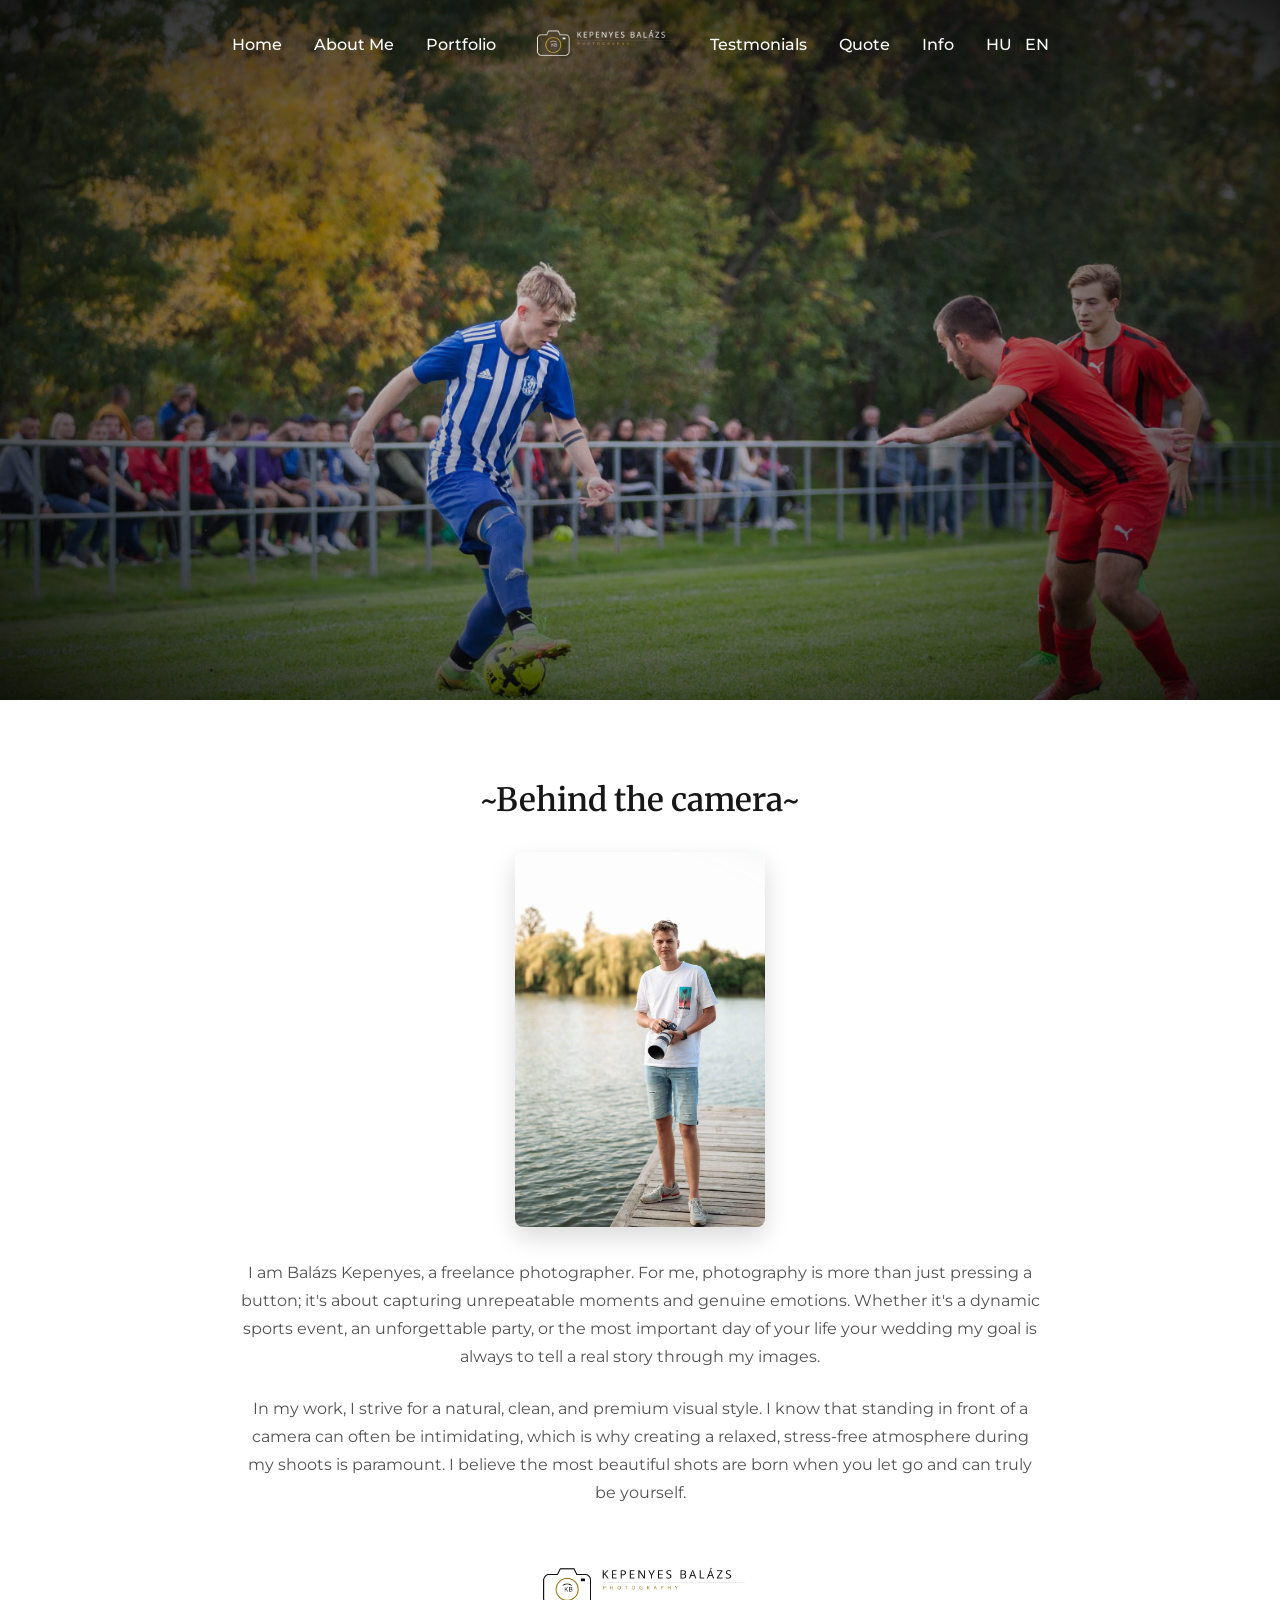
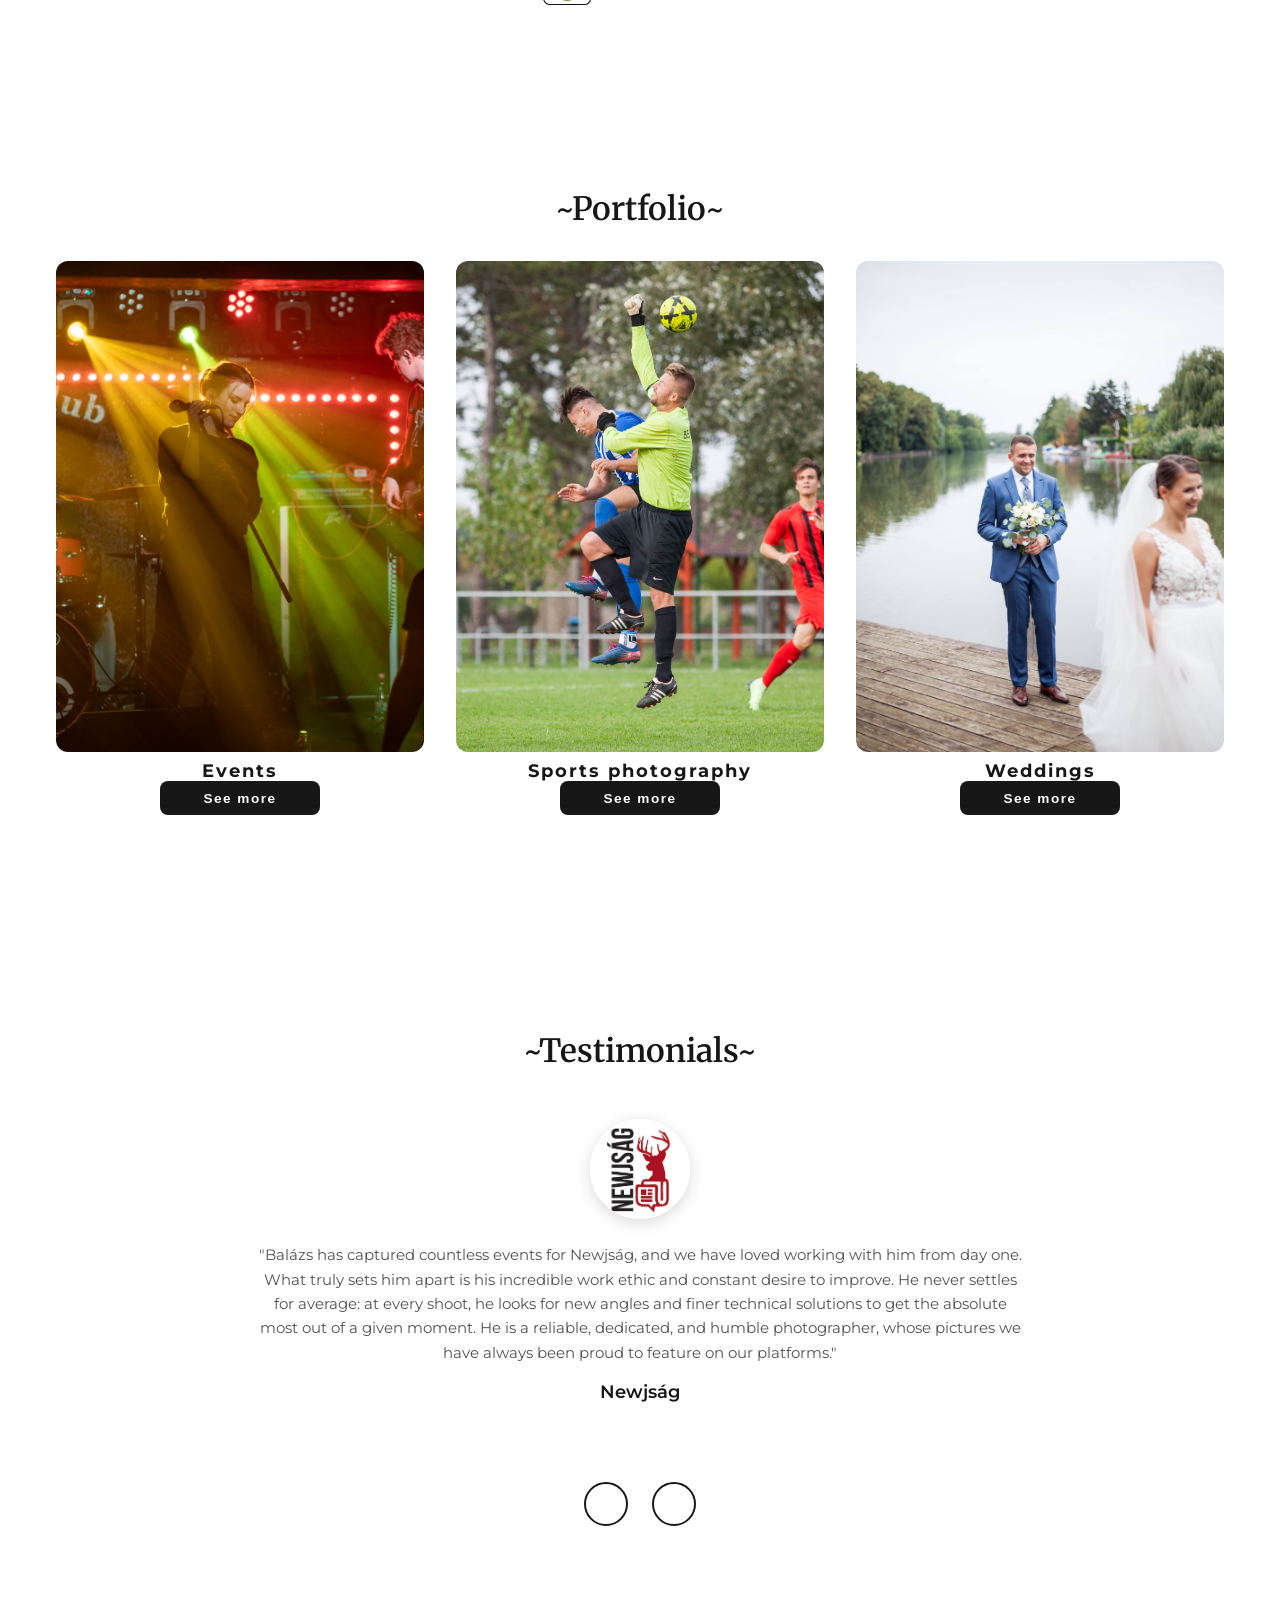
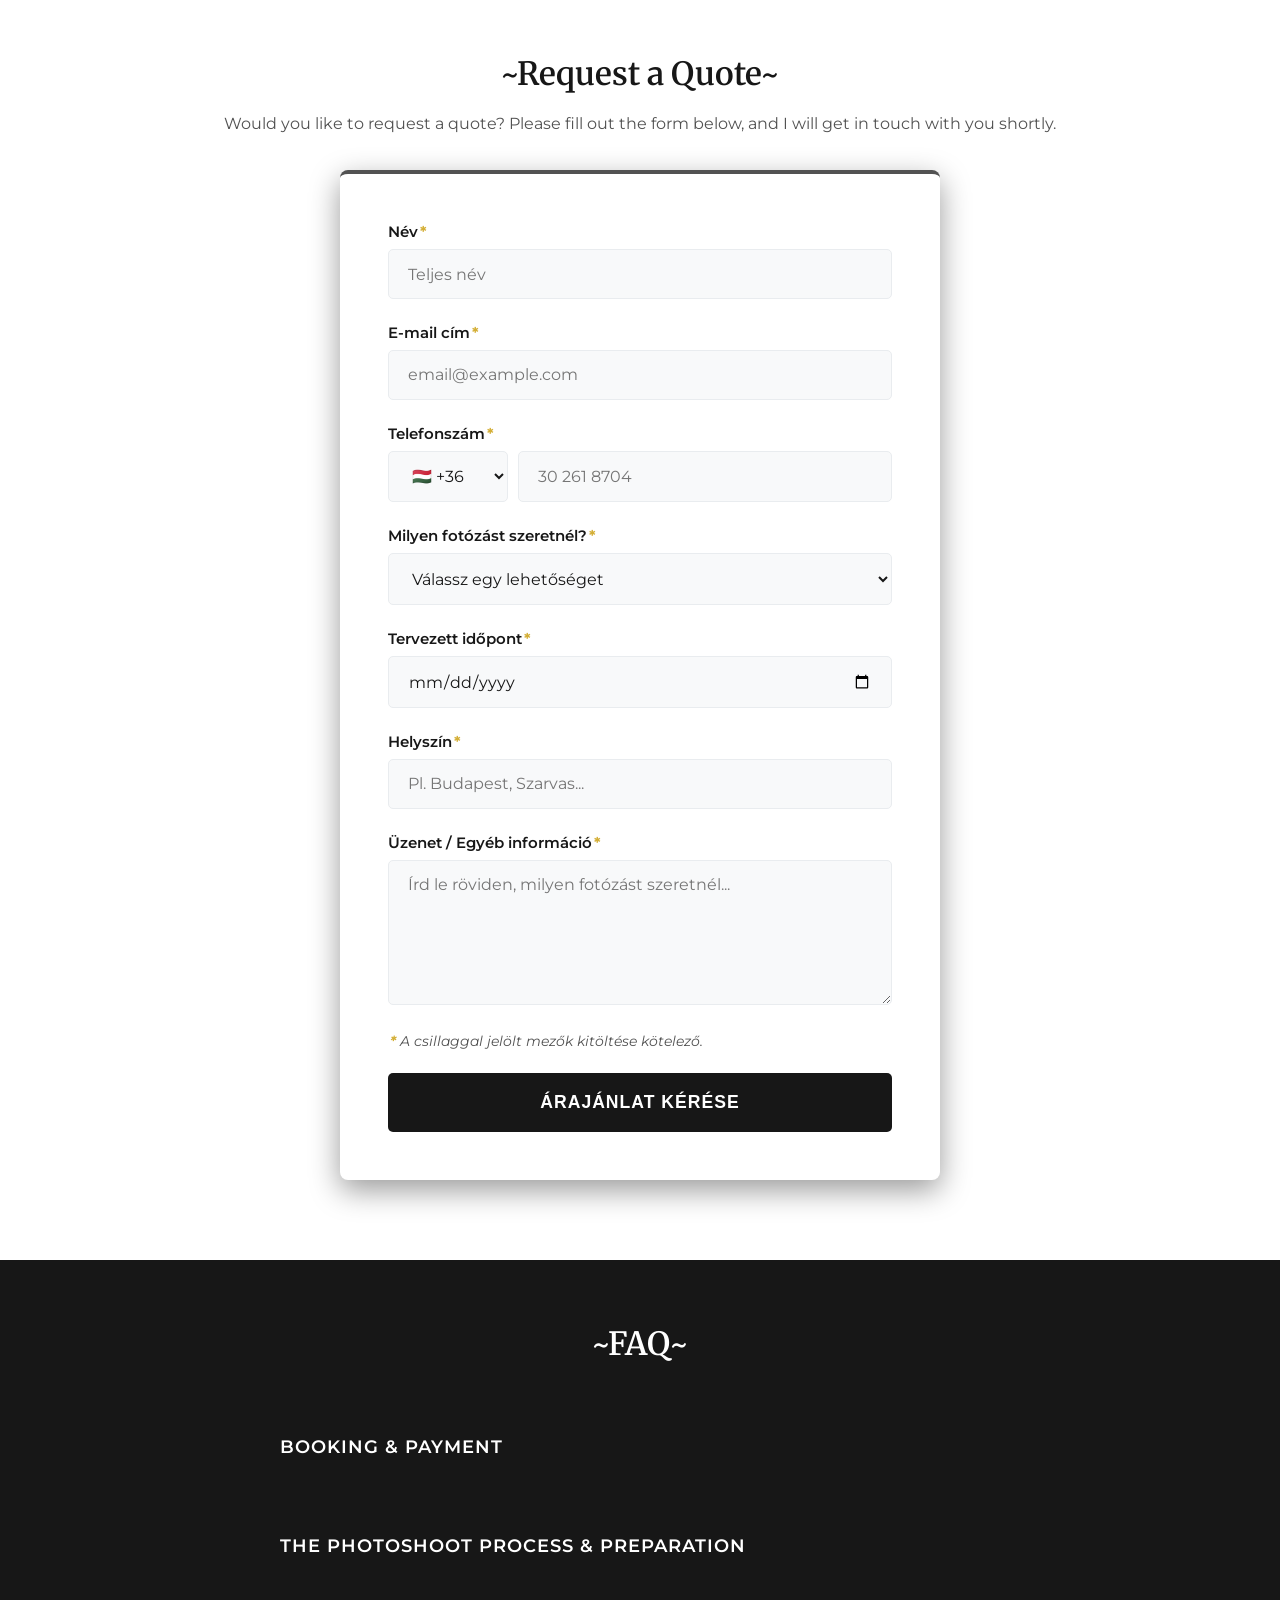
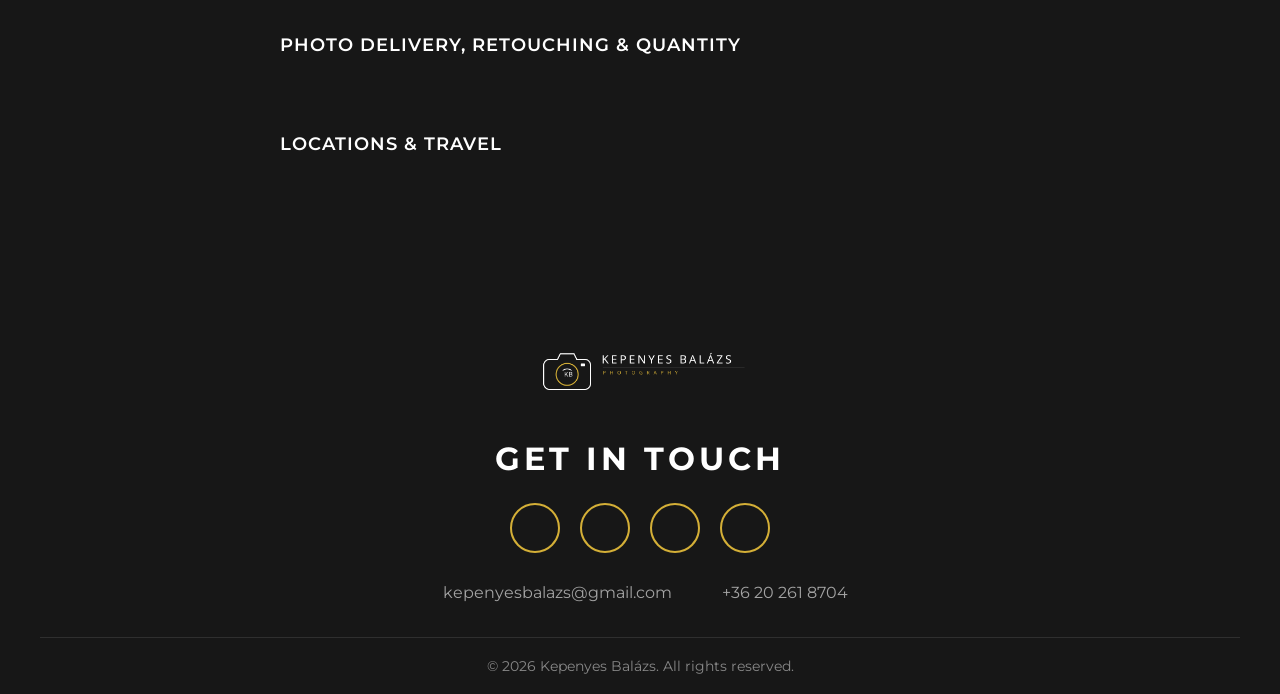
==== commit 61121bac: "Angol szöveg feltöltve" ====
--- a/en.html
+++ b/en.html
@@ -30,16 +30,16 @@
                 </div>
             </div>
             <div class="nav__links" id="nav-links">
-                <li><a href="#home">Főoldal</a></li>
-                <li><a href="#about">Rólam</a></li>
-                <li><a href="#portfolio">Portfólió</a></li>
+                <li><a href="#home">Home</a></li>
+                <li><a href="#about">About Me</a></li>
+                <li><a href="#portfolio">Portfolio</a></li>
                 <li class="nav__logo">
                     <a href="#">
                         <img src="Picture/white_logo.png" alt="logo">
                     </a>
                 </li>
-                <li><a href="#client">Vélemények</a></li>
-                <li><a href="#quote">Árajánlatkérő</a></li>
+                <li><a href="#client">Testmonials</a></li>
+                <li><a href="#quote">Quote</a></li>
                 <li><a href="#faq">Info</a></li>
                 <li class="nav__lang">
                     <a href="index.html">HU</a>
@@ -54,7 +54,7 @@
     <!-- #region 3. RÓLUNK SZEKCIÓ (ABOUT) -->
     <div class="section__container about__container" id="about">
 
-        <h2 class="section__header">~A kamera mögött~</h2>
+        <h2 class="section__header">~Behind the camera~</h2>
 
         <div class="about__content">
 
@@ -65,17 +65,11 @@
             <div class="about__text">
 
                 <p class="section__description">
-                    Kepenyes Balázs vagyok, szabadúszó fotográfus. Számomra a fotózás nem csupán a gomb lenyomását
-                    jelenti, hanem a megismételhetetlen pillanatok és őszinte érzelmek megörökítését. Legyen szó egy
-                    dinamikus sporteseményről, egy fergeteges rendezvényről vagy életed legfontosabb napjáról, az
-                    esküvődről, a célom mindig az, hogy a képeim valódi történetet meséljenek el.
+                    I am Balázs Kepenyes, a freelance photographer. For me, photography is more than just pressing a button; it's about capturing unrepeatable moments and genuine emotions. Whether it's a dynamic sports event, an unforgettable party, or the most important day of your life your wedding my goal is always to tell a real story through my images.
                 </p>
 
                 <p class="section__description">
-                    Munkám során a természetességre és a letisztult, prémium látványvilágra törekszem. Tudom, hogy a
-                    kamera előtt állni sokszor feszélyező lehet, ezért a fotózásaimon a laza, feszültségmentes hangulat
-                    megteremtése a legfontosabb. Hiszem, hogy a legszebb felvételek akkor születnek, amikor elengeded
-                    magad, és igazán önmagad lehetsz.
+                    In my work, I strive for a natural, clean, and premium visual style. I know that standing in front of a camera can often be intimidating, which is why creating a relaxed, stress-free atmosphere during my shoots is paramount. I believe the most beautiful shots are born when you let go and can truly be yourself.
                 </p>
 
             </div>
@@ -93,34 +87,34 @@
     <!-- #region PORTFÓLIÓ SZEKCIÓ (PORTFOLIO) -->
     <section class="portfolio" id="portfolio">
         <div class="section__container portfolio__container">
-            <h2 class="section__header">~Portfólió~</h2>
+            <h2 class="section__header">~Portfolio~</h2>
 
             <!-- 1. EZ A FENTI KÁRTYÁK RÁCSA (Ez marad fent érintetlenül) -->
             <div class="portfolio__grid">
                 <!-- 1. Kártya: Rendezvények -->
                 <div class="portfolio__card">
                     <img src="Picture/portfolio_1.jpg" alt="Rendezvények">
-                    <h3 class="portfolio__title">RENDEZVÉNYEK</h3>
+                    <h3 class="portfolio__title">Events</h3>
                     <div class="portfolio__content">
-                        <button class="portfolio__btn" onclick="toggleGallery('gallery-party')">MEGTEKINTÉS</button>
+                        <button class="portfolio__btn" onclick="toggleGallery('gallery-party')">See more</button>
                     </div>
                 </div>
 
                 <!-- 2. Kártya: Sportfotózás -->
                 <div class="portfolio__card">
                     <img src="Picture/portfolio_2.jpg" alt="Sportfotózás">
-                    <h3 class="portfolio__title">SPORTFOTÓZÁS</h3>
+                    <h3 class="portfolio__title">Sports photography</h3>
                     <div class="portfolio__content">
-                        <button class="portfolio__btn" onclick="toggleGallery('gallery-sport')">MEGTEKINTÉS</button>
+                        <button class="portfolio__btn" onclick="toggleGallery('gallery-sport')">See more</button>
                     </div>
                 </div>
 
                 <!-- 3. Kártya: Esküvők -->
                 <div class="portfolio__card">
                     <img src="Picture/portfolio_3.jpg" alt="Esküvők">
-                    <h3 class="portfolio__title">ESKÜVŐK</h3>
+                    <h3 class="portfolio__title">Weddings</h3>
                     <div class="portfolio__content">
-                        <button class="portfolio__btn" onclick="toggleGallery('gallery-wedding')">MEGTEKINTÉS</button>
+                        <button class="portfolio__btn" onclick="toggleGallery('gallery-wedding')">See more</button>
                     </div>
                 </div>
             </div>
@@ -130,7 +124,7 @@
 
                 <!-- Rendezvény Galéria -->
                 <div class="gallery__container" id="gallery-party">
-                    <h3 class="gallery__title">Rendezvény fotók</h3>
+                    <h3 class="gallery__title">Event photos</h3>
                     <div class="gallery__grid">
                         <img src="Picture/Party_kepek/party_referencia_1.jpg" alt="Party 1" class="gallery__thumb"
                             loading="lazy">
@@ -161,7 +155,7 @@
 
                 <!-- Sport Galéria -->
                 <div class="gallery__container" id="gallery-sport">
-                    <h3 class="gallery__title">Sport fotók</h3>
+                    <h3 class="gallery__title">Sport photos</h3>
                     <div class="gallery__grid">
                         <img src="Picture/Sport_kepek/sport_referencia_1.jpg" alt="Sport 1" class="gallery__thumb"
                             loading="lazy">
@@ -188,7 +182,7 @@
 
                 <!-- Esküvő Galéria -->
                 <div class="gallery__container" id="gallery-wedding">
-                    <h3 class="gallery__title">Esküvői fotók</h3>
+                    <h3 class="gallery__title">Wedding photos</h3>
                     <div class="gallery__grid">
                         <img src="Picture/Eskuvo_kepek/eskuvo_referencia_1.jpg" alt="Wedding 1" class="gallery__thumb"
                             loading="lazy">
@@ -224,17 +218,13 @@
 
     <!-- #region 5. AJÁNLÁSOK SZEKCIÓ (TESTIMONIALS SLIDER) -->
     <section class="section__container client__container" id="client">
-        <h2 class="section__header">~Vélemények~</h2>
+        <h2 class="section__header">~Testimonials~</h2>
 
         <div class="client__slider" id="clientSlider">
             <div class="client__card">
                 <img src="Picture/Velemenyek/newjsag_logo.jpeg" alt="client 1">
                 <p>
-                    "Balázs rengeteg eseményt örökített meg a Newjság számára, és az első perctől kezdve imádtunk vele
-                    dolgozni. Ami a leginkább kiemeli őt a többiek közül, az a hihetetlen teherbírása és a folyamatos
-                    fejlődés iránti vágya. Sosem elégedett meg az átlagossal: minden egyes fotózásnál új szögeket,
-                    finomabb technikai megoldásokat keresett, hogy a maximumot hozza ki az adott pillanatból.
-                    Megbízható, elhivatott és alázatos fotós, akinek a képeire mindig büszkék voltunk a felületeinken."
+                    "Balázs has captured countless events for Newjság, and we have loved working with him from day one. What truly sets him apart is his incredible work ethic and constant desire to improve. He never settles for average: at every shoot, he looks for new angles and finer technical solutions to get the absolute most out of a given moment. He is a reliable, dedicated, and humble photographer, whose pictures we have always been proud to feature on our platforms."
                 </p>
                 <h4>Newjság</h4>
             </div>
@@ -243,22 +233,14 @@
                 <img src="https://images.unsplash.com/photo-1494790108377-be9c29b29330?w=500&h=500&fit=crop"
                     alt="client 2">
                 <p>
-                    "Balázst kértük fel az esküvőnk fotózására, és életünk legjobb döntése volt! Már a készülődéstől
-                    kezdve velünk volt, és egészen a lagzi végéig fáradhatatlanul dolgozott. Olyan pillanatokat is
-                    megörökített a hajnali buliban, amiket mi a nagy izgalomban észre sem vettünk. Sosem volt tolakodó,
-                    szinte láthatatlanul olvadt be a tömegbe, mégis mindenhol ott volt, ahol kellett. A képek
-                    gyönyörűek, természetesek és tele vannak érzelemmel. Szívből ajánljuk mindenkinek!"
+                    "We asked Balázs to photograph our wedding, and it was the best decision of our lives! He was with us from the preparations and worked tirelessly until the very end of the reception. He even captured moments during the early morning party that we didn't notice in all the excitement. He was never intrusive, blending into the crowd almost invisibly, yet he was always exactly where he needed to be. The photos are beautiful, natural, and full of emotion. We wholeheartedly recommend him to everyone!"
                 </p>
                 <h4>Kis Lili</h4>
             </div>
             <div class="client__card">
                 <img src="Picture/Velemenyek/granarium_zebra_club_logo.jpeg" alt="client 3">
                 <p>
-                    "Számtalan fergeteges éjszakát és telt házas bulit fotózott már végig nálunk Balázs. Egy klubban
-                    nagyon fontos, hogy a fotós ne feszélyezze a bulizókat, ő pedig zseniálisan, szinte észrevétlenül,
-                    mégis mindig a legjobb szögből dolgozik a tömegben. A végeredmény kivétel nélkül egy prémium
-                    minőségű, dinamikus képanyag, ami 100%-ban adja vissza a nálunk megszokott hangulatot. Rendkívül
-                    megbízható és profi partner!"
+                    "Balázs has photographed countless amazing nights and sold-out parties for us. In a club setting, it's crucial that the photographer doesn't make the partygoers feel uncomfortable, and he works brilliantly, almost invisibly, yet always finding the best angles in the crowd. The end result is, without exception, premium quality, dynamic imagery that 100% reflects our signature vibe. An incredibly reliable and professional partner!"
                 </p>
                 <h4>Granárium Zebra Club</h4>
             </div>
@@ -281,10 +263,10 @@
 
         <div class="section__container quote__container">
 
-            <h2 class="section__header">~Árajanlatkérő~</h2>
+            <h2 class="section__header">~Request a Quote~</h2>
 
             <p class="section__description">
-                Árajánlatot szeretnél kérni? Töltsd ki az alábbi űrlapot, és hamarosan felveszem veled a kapcsolatot.
+                Would you like to request a quote? Please fill out the form below, and I will get in touch with you shortly.
             </p>
 
             <form class="quote__form" id="quoteForm">
@@ -448,7 +430,7 @@
             <div class="faq__category">
 
                 <button class="faq__category-btn">
-                    <span>Időpontfoglalás & Fizetés</span>
+                    <span>Booking & Payment </span>
                     <i class="ri-arrow-down-s-line"></i>
                 </button>
 
@@ -457,78 +439,61 @@
                     <div class="faq__item">
 
                         <button class="faq__question">
-                            <span>Mennyivel előre szükséges lefoglalni az időpontot?</span>
-                            <i class="ri-add-line"></i>
-                        </button>
-
-                        <div class="faq__answer">
-                            <p>
-                                A foglalási időszak a fotózás típusától függ. Esküvők és nagyobb rendezvények esetében
-                                érdemes a nagy nap előtt 6–12 hónappal jelentkezni, mivel a tavaszi-nyári szezon
-                                hétvégéi hamar betelnek. Kisebb fotózások (például portré, sport vagy páros fotózás)
-                                esetén általában elegendő 2–4 héttel előre egyeztetnünk. Mindenképp azt javaslom, hogy
-                                amint megvan az elképzelésed, vedd fel velem a kapcsolatot, hogy biztosan találjunk
-                                megfelelő időpontot!
-                            </p>
-                        </div>
-
-                    </div>
-
-
-                    <div class="faq__item">
-
-                        <button class="faq__question">
-                            <span>Hogyan történik az időpont véglegesítése? Szükséges foglaló?</span>
-                            <i class="ri-add-line"></i>
-                        </button>
-
-                        <div class="faq__answer">
-                            <p>
-                                Igen, a naptáramban az időpontod a foglaló befizetésével (és nagyobb eseményeknél a
-                                megbízási szerződés elfogadásával) válik hivatalosan is véglegessé és garantálttá. A
-                                foglaló mértéke általában a végösszeg 20–30%-a, amely természetesen levonásra kerül a
-                                fotózás végső díjából. Amíg ez nem történik meg, az időpontot fenntartom, de más
-                                érdeklődő is lefoglalhatja.
-                            </p>
-                        </div>
-
-                    </div>
-
-
-                    <div class="faq__item">
-
-                        <button class="faq__question">
-                            <span>Mi történik, ha le kell mondanom vagy át kell tennem a fotózást?</span>
-                            <i class="ri-add-line"></i>
-                        </button>
-
-                        <div class="faq__answer">
-                            <p>
-                                Tudom, hogy az életben bármikor közbejöhet valami váratlan (például betegség, vagy
-                                szabadtéri fotózásnál a rossz időjárás). Ilyen esetekben rugalmas vagyok: lehetőség van
-                                az időpont egyszeri, díjmentes módosítására, amennyiben azt a fotózás előtt legalább 48
-                                órával jelzed nekem. Végleges lemondás, vagy az utolsó pillanatban történő módosítás
-                                esetén azonban a foglaló visszafizetésére sajnos nincs mód, hiszen azt az időpontot
-                                másnak már nem tudom kiadni.
-                            </p>
-                        </div>
-
-                    </div>
-
-
-                    <div class="faq__item">
-
-                        <button class="faq__question">
-                            <span>Milyen fizetési módok érhetők el?</span>
-                            <i class="ri-add-line"></i>
-                        </button>
-
-                        <div class="faq__answer">
-                            <p>
-                                A fennmaradó összeg kiegyenlítésére készpénzben a fotózás napján, vagy banki átutalással
-                                van lehetőség (legkésőbb a kész, kidolgozott képek átadásáig). Természetesen minden
-                                munkámról számlát állítok ki, így cégek és vállalkozások részére a céges átutalás is
-                                zökkenőmentesen megoldható.
+                            <span>How far in advance should I book a session? </span>
+                            <i class="ri-add-line"></i>
+                        </button>
+
+                        <div class="faq__answer">
+                            <p>
+                                The booking timeframe depends on the type of photoshoot. For weddings and larger events, it's recommended to reach out 6–12 months before the big day, as spring and summer weekends fill up quickly. For smaller sessions (such as portrait, sports, or couples photography), reaching out 2–4 weeks in advance is usually sufficient. In any case, I recommend contacting me as soon as you have an idea in mind so we can secure the perfect date!
+                            </p>
+                        </div>
+
+                    </div>
+
+
+                    <div class="faq__item">
+
+                        <button class="faq__question">
+                            <span>How is the booking finalized? Is a deposit required?</span>
+                            <i class="ri-add-line"></i>
+                        </button>
+
+                        <div class="faq__answer">
+                            <p>
+                                Yes, your date becomes officially finalized and guaranteed in my calendar upon the payment of a deposit (and the acceptance of a contract for larger events). The deposit is typically 20–30% of the total amount, which will naturally be deducted from the final cost of the photoshoot. Until this is completed, I will hold the date tentatively, but it remains open to other inquiries.
+                            </p>
+                        </div>
+
+                    </div>
+
+
+                    <div class="faq__item">
+
+                        <button class="faq__question">
+                            <span>What happens if I need to cancel or reschedule the photoshoot?</span>
+                            <i class="ri-add-line"></i>
+                        </button>
+
+                        <div class="faq__answer">
+                            <p>
+                                I understand that unexpected things can happen (such as illness or bad weather for outdoor shoots). I am flexible in these situations: you have the option to reschedule your session once, free of charge, provided you notify me at least 48 hours in advance. However, in the case of a permanent cancellation or last-minute rescheduling, the deposit is unfortunately non-refundable, as I can no longer offer that time slot to someone else.
+                            </p>
+                        </div>
+
+                    </div>
+
+
+                    <div class="faq__item">
+
+                        <button class="faq__question">
+                            <span>What payment methods are available? </span>
+                            <i class="ri-add-line"></i>
+                        </button>
+
+                        <div class="faq__answer">
+                            <p>
+                                The remaining balance can be settled in cash on the day of the photoshoot or via bank transfer (no later than the delivery of the final edited photos). I issue an invoice for all my services, making corporate bank transfers seamless for businesses and companies.
                             </p>
                         </div>
 
@@ -543,7 +508,7 @@
             <div class="faq__category">
 
                 <button class="faq__category-btn">
-                    <span>A fotózás menete & Felkészülés</span>
+                    <span>The Photoshoot Process & Preparation </span>
                     <i class="ri-arrow-down-s-line"></i>
                 </button>
 
@@ -552,81 +517,61 @@
                     <div class="faq__item">
 
                         <button class="faq__question">
-                            <span>Mit érdemes viselnünk a fotózáson?</span>
-                            <i class="ri-add-line"></i>
-                        </button>
-
-                        <div class="faq__answer">
-                            <p>
-                                A legfontosabb, hogy kényelmesen érezzétek magatokat abban, amit viseltek! Érdemes
-                                kerülni a hatalmas, feltűnő logókat, a neon színeket és a túlzottan sűrű, apró mintákat,
-                                mert ezek elvonják a figyelmet az arcotokról. Páros vagy családi fotózásnál nem kell
-                                teljesen egyformába öltözni; sokkal szebb a végeredmény, ha 2-3 egymással harmonizáló
-                                színt (például földszíneket, pasztell árnyalatokat) választotok. Ha bizonytalanok
-                                vagytok, a fotózás előtt szívesen segítek a ruhák összehangolásában!
-                            </p>
-                        </div>
-
-                    </div>
-
-
-                    <div class="faq__item">
-
-                        <button class="faq__question">
-                            <span>Nem tudunk pózolni, félek a kamera előtt. Hogyan zajlik a fotózás?</span>
-                            <i class="ri-add-line"></i>
-                        </button>
-
-                        <div class="faq__answer">
-                            <p>
-                                Ezzel a vendégeim 90%-a így van az első percekben, úgyhogy egyáltalán nem kell
-                                izgulnotok! Az én feladatom, hogy feloldjam a feszültséget és végig vezesselek titeket a
-                                folyamaton. Nem kőmerev, feszengős pózokat fogunk erőltetni, hanem apró instrukciókat,
-                                játékos feladatokat adok (például sétáljatok egymás felé, vagy mondjatok valami vicceset
-                                a másiknak). Így valódi, őszinte pillanatokat és természetes mosolyokat tudok
-                                megörökíteni. Olyan lesz, mint egy laza séta, amit a végén még élvezni is fogtok!
-                            </p>
-                        </div>
-
-                    </div>
-
-
-                    <div class="faq__item">
-
-                        <button class="faq__question">
-                            <span>Mi a teendő, ha rossz az idő a szabadtéri fotózás napján?</span>
-                            <i class="ri-add-line"></i>
-                        </button>
-
-                        <div class="faq__answer">
-                            <p>
-                                Az időjárás az egyetlen, amit nem tudunk irányítani, de mindig van egy "B" tervünk. A
-                                fotózás előtti napokban folyamatosan figyeljük az előrejelzést. Ha tartós eső vagy vihar
-                                várható, természetesen rugalmasan és díjmentesen keresünk egy új, mindkettőnknek
-                                megfelelő időpontot. Ha az időpont nem csúsztatható, alternatív megoldásként
-                                átszervezhetjük a fotózást egy szép, bérelt napfény-stúdióba vagy más fedett, izgalmas
-                                helyszínre.
-                            </p>
-                        </div>
-
-                    </div>
-
-
-                    <div class="faq__item">
-
-                        <button class="faq__question">
-                            <span>Hozhatunk-e saját kiegészítőket vagy házi kedvencet?</span>
-                            <i class="ri-add-line"></i>
-                        </button>
-
-                        <div class="faq__answer">
-                            <p>
-                                Abszolút, sőt, kifejezetten ajánlom! Bármilyen személyes kiegészítő (egy kedvenc kalap,
-                                egy hangszer, vagy egy számotokra fontos tárgy) sokkal egyedibbé és "sajátotokká" teszi
-                                a fotókat. A házi kedvencek szintén hatalmas pluszt adnak az élményhez, így szabadtéri
-                                (vagy állatbarát stúdiós) fotózásra bátran elhozhatjátok őket. Annyit kérek csak, hogy
-                                ezt előre jelezzétek nekem, és érdemes egy kísérőt is magatokkal hozni, aki figyel a
-                                kutyusra/cicára abban a pár percben, amikor csak rólatok készülnek a képek.
+                            <span>What should we wear for the photoshoot?</span>
+                            <i class="ri-add-line"></i>
+                        </button>
+
+                        <div class="faq__answer">
+                            <p>
+                                The most important thing is that you feel comfortable in what you're wearing! It’s best to avoid large, flashy logos, neon colors, and overly dense, small patterns, as they distract from your faces. For couples or family shoots, you don't need to match perfectly; the result is much more aesthetic if you choose 2–3 harmonious colors (such as earth tones or pastels). If you're unsure, I’m more than happy to help coordinate your outfits before the shoot!
+                            </p>
+                        </div>
+
+                    </div>
+
+
+                    <div class="faq__item">
+
+                        <button class="faq__question">
+                            <span>We don't know how to pose, and I'm camera-shy. How does the session work? </span>
+                            <i class="ri-add-line"></i>
+                        </button>
+
+                        <div class="faq__answer">
+                            <p>
+                                About 90% of my clients feel this way in the first few minutes, so there is absolutely no need to worry! My job is to ease any tension and guide you through the entire process. We won't force stiff, awkward poses; instead, I'll give you small prompts and playful tasks (like walking towards each other or saying something funny). This allows me to capture genuine, candid moments and natural smiles. It will feel like a relaxed walk that you’ll actually enjoy by the end!
+                            </p>
+                        </div>
+
+                    </div>
+
+
+                    <div class="faq__item">
+
+                        <button class="faq__question">
+                            <span>What happens if the weather is bad on the day of an outdoor shoot?</span>
+                            <i class="ri-add-line"></i>
+                        </button>
+
+                        <div class="faq__answer">
+                            <p>
+                                The weather is the only thing we can't control, but we always have a "Plan B." We will continuously monitor the forecast in the days leading up to the shoot. If heavy rain or a storm is expected, we will flexibly and free of charge find a new date that works for both of us. If the date cannot be moved, as an alternative, we can relocate the session to a beautiful, rented daylight studio or another exciting indoor location.
+                            </p>
+                        </div>
+
+                    </div>
+
+
+                    <div class="faq__item">
+
+                        <button class="faq__question">
+                            <span>Can we bring our own props or pets?</span>
+                            <i class="ri-add-line"></i>
+                        </button>
+
+                        <div class="faq__answer">
+                            <p>
+                                Absolutely, in fact, I highly recommend it! Any personal prop (a favorite hat, an instrument, or a meaningful item) makes the photos much more unique and personal. Pets also add a huge plus to the experience, so feel free to bring them along to outdoor (or pet-friendly studio) shoots. I only ask that you let me know in advance, and it's a good idea to bring an extra person to keep an eye on your dog/cat during the few minutes when we take photos of just the two of you.
                             </p>
                         </div>
 
@@ -641,7 +586,7 @@
             <div class="faq__category">
 
                 <button class="faq__category-btn">
-                    <span>Képek átadása, Retusálás & Mennyiség</span>
+                    <span>Photo Delivery, Retouching & Quantity</span>
                     <i class="ri-arrow-down-s-line"></i>
                 </button>
 
@@ -650,81 +595,61 @@
                     <div class="faq__item">
 
                         <button class="faq__question">
-                            <span>Hány képet kapunk meg a fotózás után?</span>
-                            <i class="ri-add-line"></i>
-                        </button>
-
-                        <div class="faq__answer">
-                            <p>
-                                A kidolgozott, átadott képek száma az általad választott fotózási csomagtól és a fotózás
-                                típusától függ. Egy rövidebb portré- vagy páros fotózás esetén általában 15–30 gondosan
-                                utómunkázott képet adok át, míg egy egész napos esküvő vagy nagyobb rendezvény esetében
-                                ez a szám 300–600 kép is lehet. A konkrét ajánlatban minden esetben pontosan feltüntetem
-                                a garantált képszámot, de ha egy fotózáson több zseniális, megismételhetetlen pillanat
-                                születik, azokat sem szoktam visszatartani!
-                            </p>
-                        </div>
-
-                    </div>
-
-
-                    <div class="faq__item">
-
-                        <button class="faq__question">
-                            <span>Mennyi a vállalási határidő a kész anyagokra?</span>
-                            <i class="ri-add-line"></i>
-                        </button>
-
-                        <div class="faq__answer">
-                            <p>
-                                A minőségi utómunka időt igényel, hiszen minden egyes átadott fotót egyenként
-                                szerkesztek és finomhangolok, hogy a végeredmény tökéletes legyen. Kisebb fotózások
-                                (portré, sport, páros) esetén a kész anyagot általában 1–2 héten belül átadom. Nagyobb
-                                eseményeknél és esküvőknél a vállalási határidő – a szezon sűrűségétől függően – 4–6 hét
-                                szokott lenni. Természetesen esküvők és nagyobb rendezvények után igyekszem néhány napon
-                                belül küldeni egy kis ízelítőt a legjobb pillanatokból!
-                            </p>
-                        </div>
-
-                    </div>
-
-
-                    <div class="faq__item">
-
-                        <button class="faq__question">
-                            <span>Megkaphatjuk-e a nyers (RAW / retusálatlan) fájlokat is?</span>
-                            <i class="ri-add-line"></i>
-                        </button>
-
-                        <div class="faq__answer">
-                            <p>
-                                Nem, nyers (RAW) és retusálatlan képeket semmilyen esetben sem adok át. A fotózás csak a
-                                munka egyik fele; a végső, rám jellemző színvilágot, hangulatot és stílust a gondos
-                                utómunka (fényelés, színkorrekció, retusálás) adja meg. Egy nyers fájl olyan, mint egy
-                                séfnek a nyers alapanyag a nevemhez és a portfóliómhoz pedig csak a maximális minőségű,
-                                teljesen "készre főzött" vizuális élmény társulhat. Bízom benne, hogy pont az eddigi
-                                kidolgozott képeim stílusa miatt választottál engem!
-                            </p>
-                        </div>
-
-                    </div>
-
-
-                    <div class="faq__item">
-
-                        <button class="faq__question">
-                            <span>Milyen formátumban kapjuk meg a fényképeket?</span>
-                            <i class="ri-add-line"></i>
-                        </button>
-
-                        <div class="faq__answer">
-                            <p>
-                                A kész, utómunkázott képeket nagy felbontású, nyomdai minőségű, vízjel
-                                nélküli JPEG formátumban adom át. A képek letöltéséhez egy elegáns, privát online
-                                galériát hozok létre nektek. Ezt a linket könnyedén megoszthatjátok a családdal és a
-                                barátokkal is, és kényelmesen le tudjátok tölteni róla a képeket számítógépre vagy
-                                telefonra anélkül, hogy a minőségük romlana (mint ahogy az a Messengeren vagy Facebookon
-                                történne).
+                            <span>How many photos will we receive after the shoot?</span>
+                            <i class="ri-add-line"></i>
+                        </button>
+
+                        <div class="faq__answer">
+                            <p>
+                                The number of edited, delivered photos depends on your chosen package and the type of photoshoot. For a shorter portrait or couples session, I typically deliver 15–30 carefully retouched photos, while for a full-day wedding or large event, this number can range from 300 to 600. The exact guaranteed number of photos will always be detailed in your custom quote, but if a shoot yields more brilliant, unrepeatable moments, I never hold them back!
+                            </p>
+                        </div>
+
+                    </div>
+
+
+                    <div class="faq__item">
+
+                        <button class="faq__question">
+                            <span>What is the turnaround time for the final photos?</span>
+                            <i class="ri-add-line"></i>
+                        </button>
+
+                        <div class="faq__answer">
+                            <p>
+                               Quality post-processing takes time, as I individually edit and fine-tune every single photo delivered to ensure a perfect final result. For smaller sessions (portrait, sports, couples), I generally deliver the final gallery within 1–2 weeks. For larger events and weddings, the turnaround time is usually 4–6 weeks, depending on how busy the season is. Of course, after weddings and major events, I try to send a small sneak peek of the best moments within a few days!
+                            </p>
+                        </div>
+
+                    </div>
+
+
+                    <div class="faq__item">
+
+                        <button class="faq__question">
+                            <span>Can we get the raw (RAW / unedited) files too?</span>
+                            <i class="ri-add-line"></i>
+                        </button>
+
+                        <div class="faq__answer">
+                            <p>
+                               No, I do not provide RAW or unedited photos under any circumstances. Taking the pictures is only half the work; the final color palette, mood, and style that characterize my work are achieved through careful post-processing (color grading, correction, and retouching). A raw file is like raw ingredients for a chef—only a maximum quality, fully "cooked" visual experience can be associated with my name and portfolio. I trust that you chose me precisely because of the style of my finished work!
+                            </p>
+                        </div>
+
+                    </div>
+
+
+                    <div class="faq__item">
+
+                        <button class="faq__question">
+                            <span>In what format will we receive the photos?</span>
+                            <i class="ri-add-line"></i>
+                        </button>
+
+                        <div class="faq__answer">
+                            <p>
+                                The final, edited photos will be delivered in high-resolution, print-quality, watermark-free JPEG format. I will create an elegant, private online gallery for you to access the images. You can easily share this link with family and friends, and conveniently download the photos to your computer or phone without any loss in quality (unlike sending them via Messenger or Facebook).
                             </p>
                         </div>
 
@@ -739,7 +664,7 @@
             <div class="faq__category">
 
                 <button class="faq__category-btn">
-                    <span>Helyszínek & Kiszállás</span>
+                    <span>Locations & Travel</span>
                     <i class="ri-arrow-down-s-line"></i>
                 </button>
 
@@ -748,78 +673,61 @@
                     <div class="faq__item">
 
                         <button class="faq__question">
-                            <span>Vállalsz kiszállást más településekre vagy külföldre?</span>
-                            <i class="ri-add-line"></i>
-                        </button>
-
-                        <div class="faq__answer">
-                            <p>
-                                Természetesen, sőt, kifejezetten szeretek új helyszíneket és izgalmas környezeteket
-                                felfedezni! Bár a bázisom Budapesten található, az ország bármely pontjára, sőt külföldi
-                                helyszínekre is örömmel utazom, legyen szó esküvőről, sporteseményről vagy egy
-                                különleges portréfotózásról.
-                            </p>
-                        </div>
-
-                    </div>
-
-
-                    <div class="faq__item">
-
-                        <button class="faq__question">
-                            <span>Hogyan alakulnak az utazási és szállásköltségek?</span>
-                            <i class="ri-add-line"></i>
-                        </button>
-
-                        <div class="faq__answer">
-                            <p>
-                                Az árajánlat minden esetben egyedi, és a kiszállási díjat a fotózás helyszíne alapján
-                                előre, teljesen transzparensen egyeztetjük. Szarvas vonzáskörzetében a kiszállás
-                                általában díjmentes. Távolabbi helyszínek esetén egy korrekt, kilométer alapú
-                                útiköltséggel érdemes számolni. Szállásköltség csak kivételes esetekben merül fel, ha a
-                                helyszín nagyon távol esik, és a fotózás (például egy esküvő) késő éjszakába vagy
-                                hajnalba nyúlik, esetleg több napos rendezvényről van szó.
-                            </p>
-                        </div>
-
-                    </div>
-
-
-                    <div class="faq__item">
-
-                        <button class="faq__question">
-                            <span>Segítesz a megfelelő fotózási helyszín vagy stúdió kiválasztásában?</span>
-                            <i class="ri-add-line"></i>
-                        </button>
-
-                        <div class="faq__answer">
-                            <p>
-                                Nagy örömmel! Az évek során számos csodálatos szabadtéri helyszínt és professzionális,
-                                gyönyörűen berendezett napfény-stúdiót ismertem meg. Miután átbeszéltük, hogy pontosan
-                                milyen hangulatú képeket szeretnétek (például letisztult elegáns, romantikus
-                                természetközeli, vagy épp modern indusztriális), több konkrét opciót is fogok javasolni
-                                képekkel illusztrálva, amikből közösen választhatjuk ki a legideálisabbat.
-                            </p>
-                        </div>
-
-                    </div>
-
-
-                    <div class="faq__item">
-
-                        <button class="faq__question">
-                            <span>A stúdió bérleti díját tartalmazza a fotózási ár?</span>
-                            <i class="ri-add-line"></i>
-                        </button>
-
-                        <div class="faq__answer">
-                            <p>
-                                Alapesetben a fotózási csomagjaim a stúdiók bérleti díját nem tartalmazzák, mivel a
-                                különböző stúdiók árai, méretei és feltételei nagyon eltérőek lehetnek (általában 8.000
-                                - 15.000 Ft / óra között mozognak). Miután közösen kiválasztottuk a nektek leginkább
-                                tetsző termet, a stúdió bérleti díja külön kerül felszámításra. Magát a foglalás
-                                adminisztrációját és a stúdióval való egyeztetést természetesen teljes egészében én
-                                intézem, nektek ezzel nem lesz gondotok!
+                            <span>Do you travel to other towns or abroad?</span>
+                            <i class="ri-add-line"></i>
+                        </button>
+
+                        <div class="faq__answer">
+                            <p>
+                                Absolutely, and I especially love discovering new locations and exciting environments! Although my base is in Budapest, I am more than happy to travel anywhere in the country or even to international destinations, whether it's for a wedding, a sporting event, or a special portrait session.
+                            </p>
+                        </div>
+
+                    </div>
+
+
+                    <div class="faq__item">
+
+                        <button class="faq__question">
+                            <span>What are the travel and accommodation costs?</span>
+                            <i class="ri-add-line"></i>
+                        </button>
+
+                        <div class="faq__answer">
+                            <p>
+                                Every quote is custom, and travel fees are agreed upon transparently in advance based on the location of the photoshoot. Within the immediate vicinity of Szarvas, travel is generally free of charge. For further locations, a fair, mileage-based travel fee will apply. Accommodation costs only arise in exceptional cases, such as when the venue is very far away and the shoot (e.g., a wedding) extends late into the night or early morning, or if it is a multi-day event.
+                            </p>
+                        </div>
+
+                    </div>
+
+
+                    <div class="faq__item">
+
+                        <button class="faq__question">
+                            <span>Do you help choose the right photoshoot location or studio?</span>
+                            <i class="ri-add-line"></i>
+                        </button>
+
+                        <div class="faq__answer">
+                            <p>
+                                With great pleasure! Over the years, I have discovered many wonderful outdoor spots and beautiful, professional daylight studios. Once we discuss the exact mood you want for the photos (e.g., clean and elegant, romantic and close to nature, or modern industrial), I will suggest several specific options with sample images, and we can choose the most ideal one together.
+                            </p>
+                        </div>
+
+                    </div>
+
+
+                    <div class="faq__item">
+
+                        <button class="faq__question">
+                            <span>s the studio rental fee included in the price?</span>
+                            <i class="ri-add-line"></i>
+                        </button>
+
+                        <div class="faq__answer">
+                            <p>
+                                By default, my photography packages do not include studio rental fees, as prices, sizes, and conditions vary greatly between studios (typically ranging from 8,000 to 15,000 HUF / hour). Once we have jointly selected your preferred studio, the rental fee will be charged separately. However, I will fully handle the booking administration and communication with the studio, so you won't have to worry about a thing!
                             </p>
                         </div>
 
@@ -843,7 +751,7 @@
                 </a>
             </div>
 
-            <h3>ELÉRHETŐSÉGEK</h3>
+            <h3>GET IN TOUCH</h3>
 
             <div class="footer__socials">
                 <a href="https://www.facebook.com/profile.php?id=100005138117449" target="_blank" aria-label="Facebook">
--- a/styless.css
+++ b/styless.css
@@ -174,6 +174,72 @@
 .nav__links a:hover {
     border-color: var(--white);
 }
+
+/* --- ZÁSZLÓS LENYÍLÓ NYELVVÁLTÓ --- */
+.nav__lang.dropdown {
+    position: relative;
+    margin-left: 1rem;
+}
+
+/* Az alap gomb, ami mindig látszik */
+.lang-toggle {
+    display: flex;
+    align-items: center;
+    gap: 5px;
+    cursor: pointer;
+    color: var(--white);
+    padding: 5px;
+    transition: color 0.3s ease;
+}
+
+.lang-toggle:hover {
+    color: var(--gold); /* A nyíl besárgul, ha ráhúzod az egeret */
+}
+
+/* A zászló képek mérete */
+.flag-icon {
+    width: 24px;
+    height: auto;
+    border-radius: 2px; /* Egy pici, elegáns kerekítés a zászlónak */
+    box-shadow: 0 2px 5px rgba(0,0,0,0.2);
+}
+
+/* A lenyíló menü doboza (alapból rejtve) */
+.lang-menu {
+    position: absolute;
+    top: 100%;
+    right: 0;
+    background-color: var(--text-dark);
+    list-style: none;
+    padding: 0.5rem;
+    border-radius: 8px;
+    display: none; /* Elrejtjük */
+    box-shadow: 0 10px 25px rgba(0,0,0,0.5);
+    min-width: 80px;
+}
+
+/* Hover (rámutatás) hatására megjelenik a lenyíló menü */
+.nav__lang.dropdown:hover .lang-menu {
+    display: block;
+    animation: fadeIn 0.3s ease; /* Finom beúszás */
+}
+
+/* A lenyíló menüben lévő link (a másik nyelv) */
+.lang-menu li a {
+    display: flex;
+    align-items: center;
+    gap: 8px;
+    color: var(--white);
+    font-size: 0.9rem;
+    font-weight: 600;
+    padding: 0.5rem;
+    border-bottom: none !important;
+}
+
+.lang-menu li a:hover {
+    color: var(--gold);
+}
+
 /* #endregion */
 
 /* #region 4. RÓLUNK SZEKCIÓ (ABOUT) */
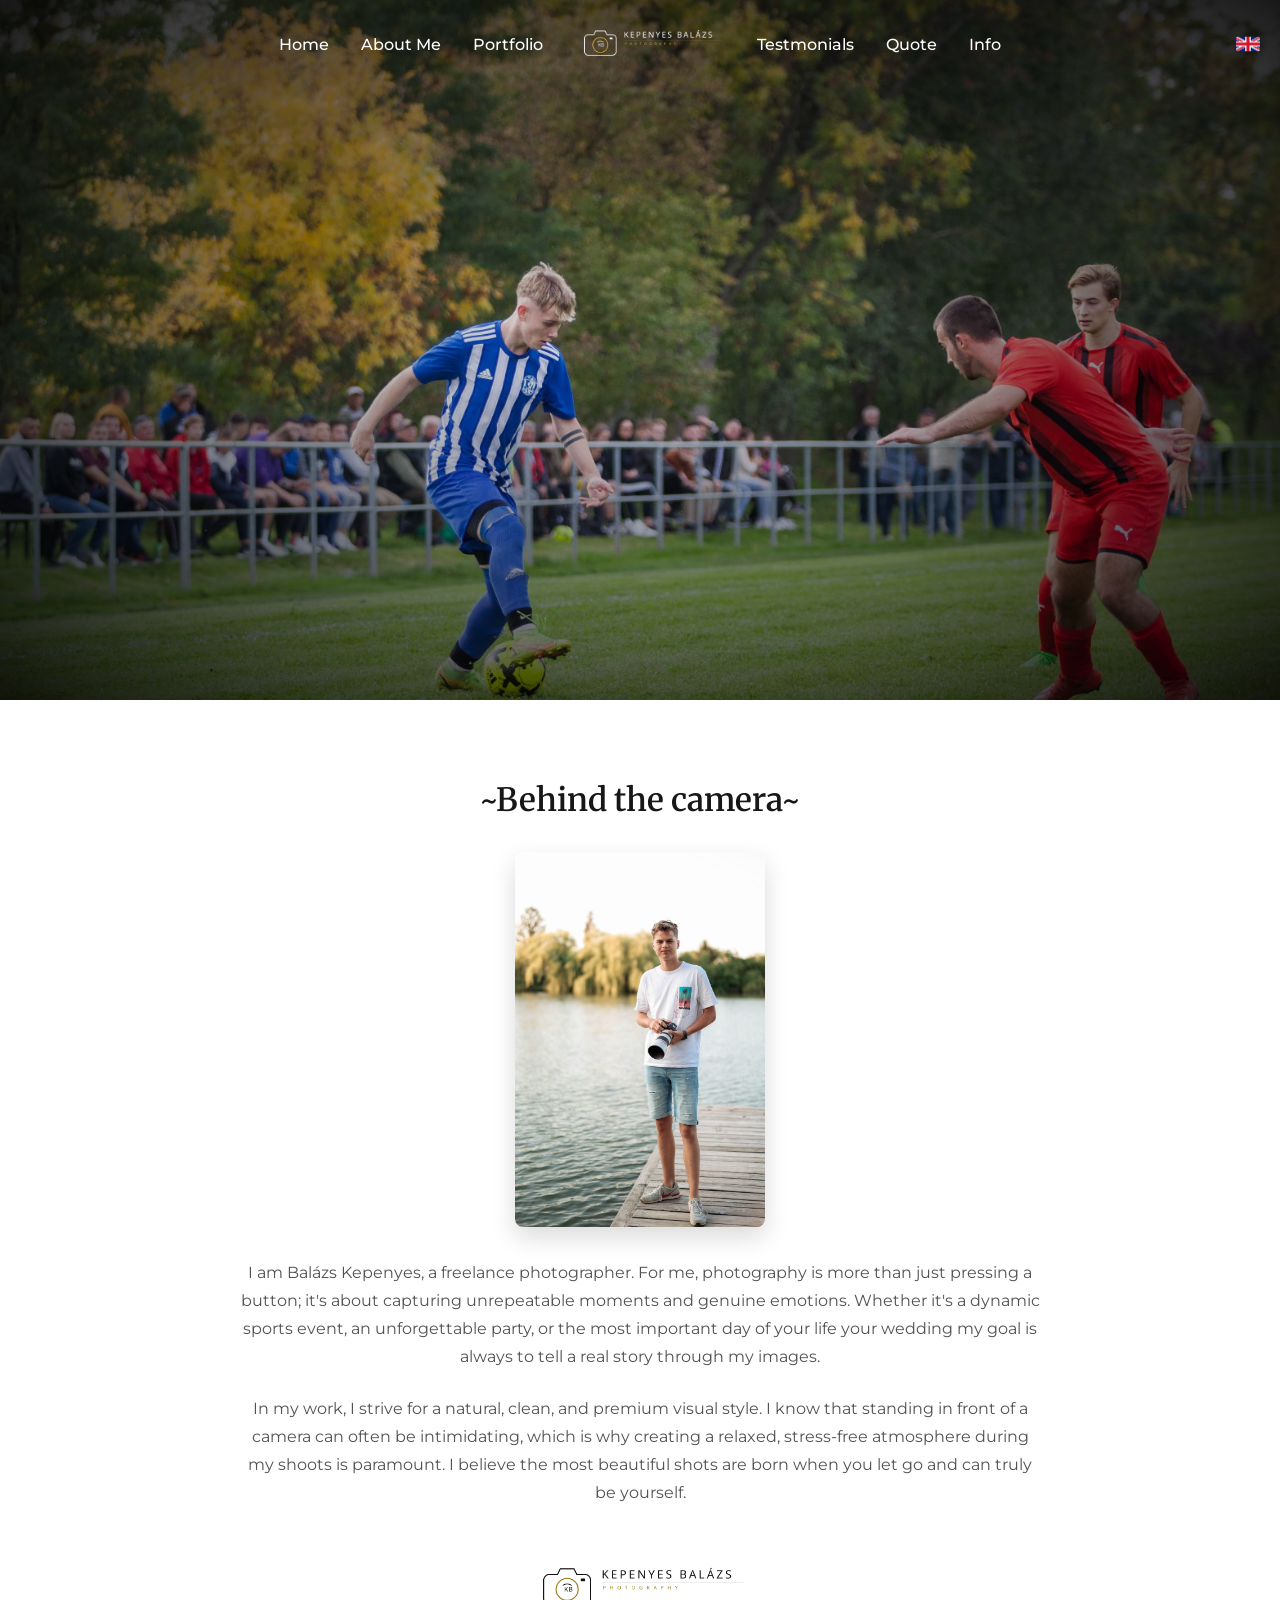
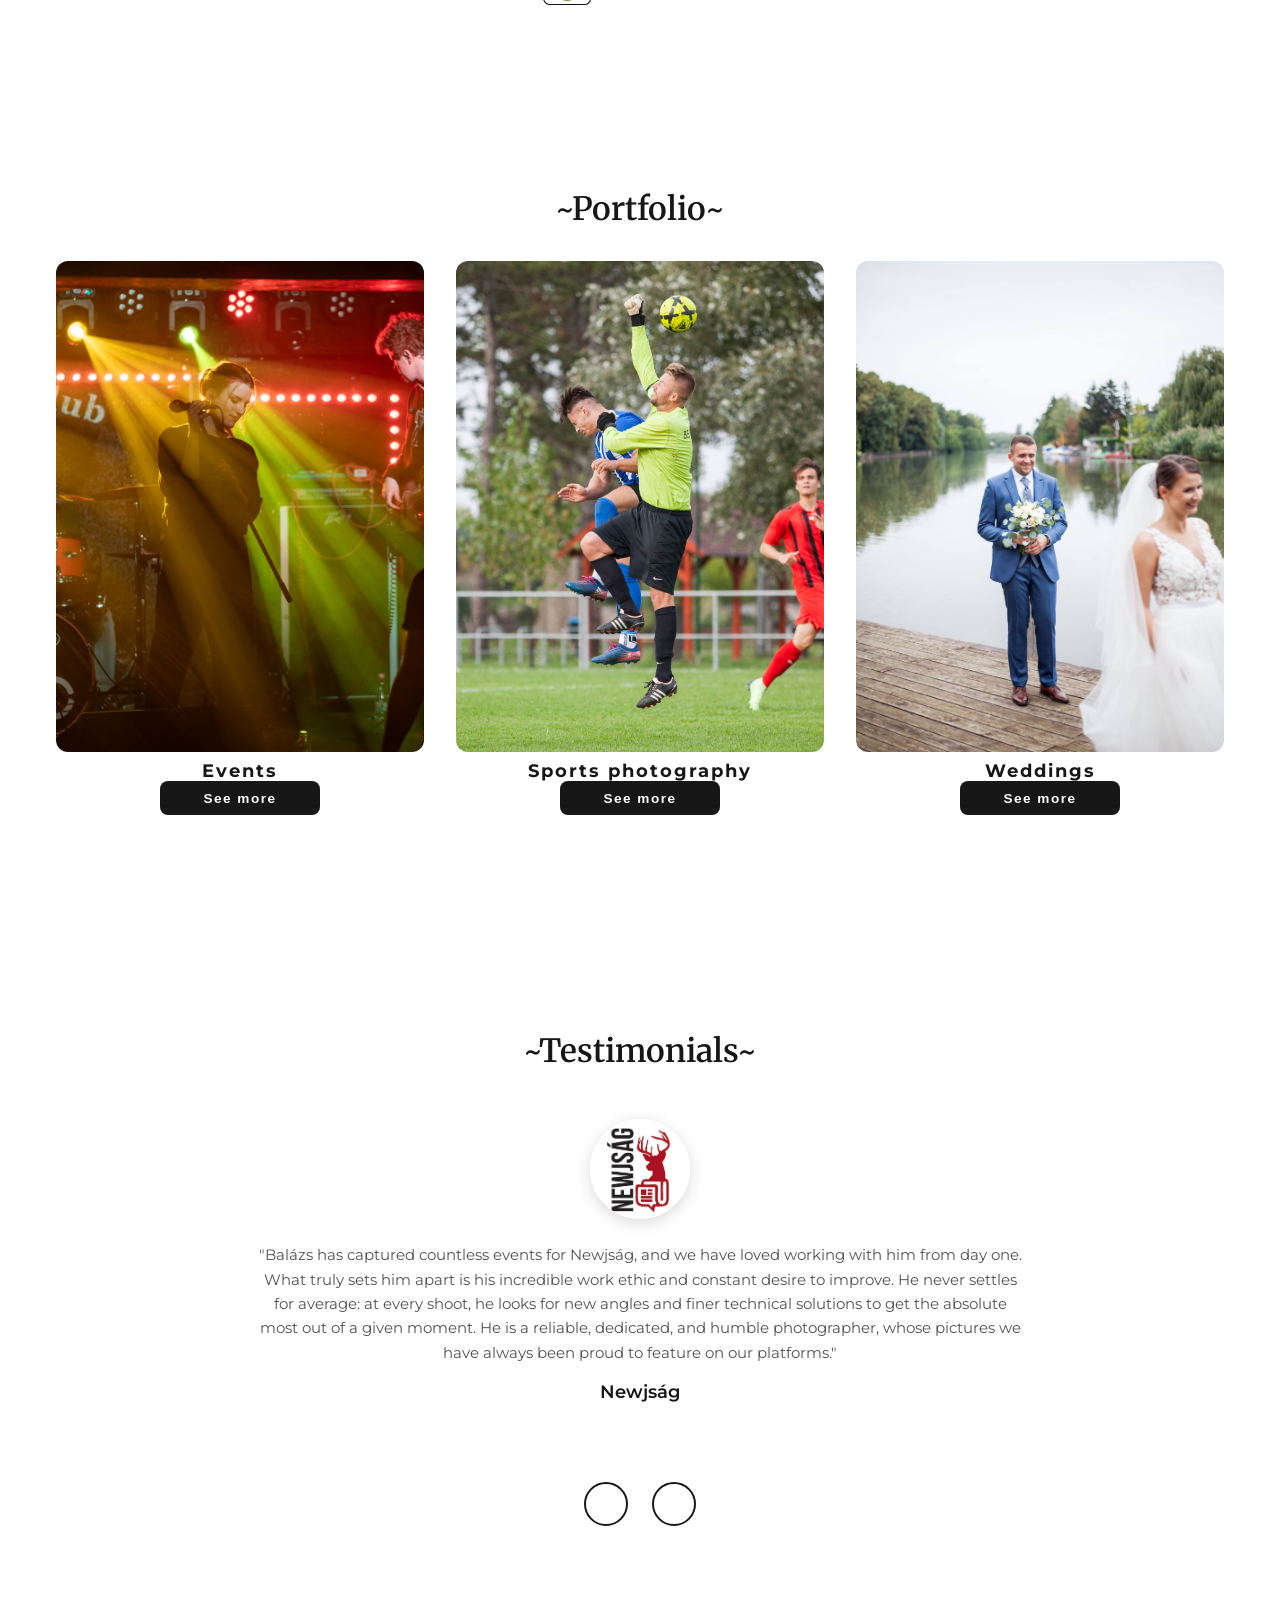
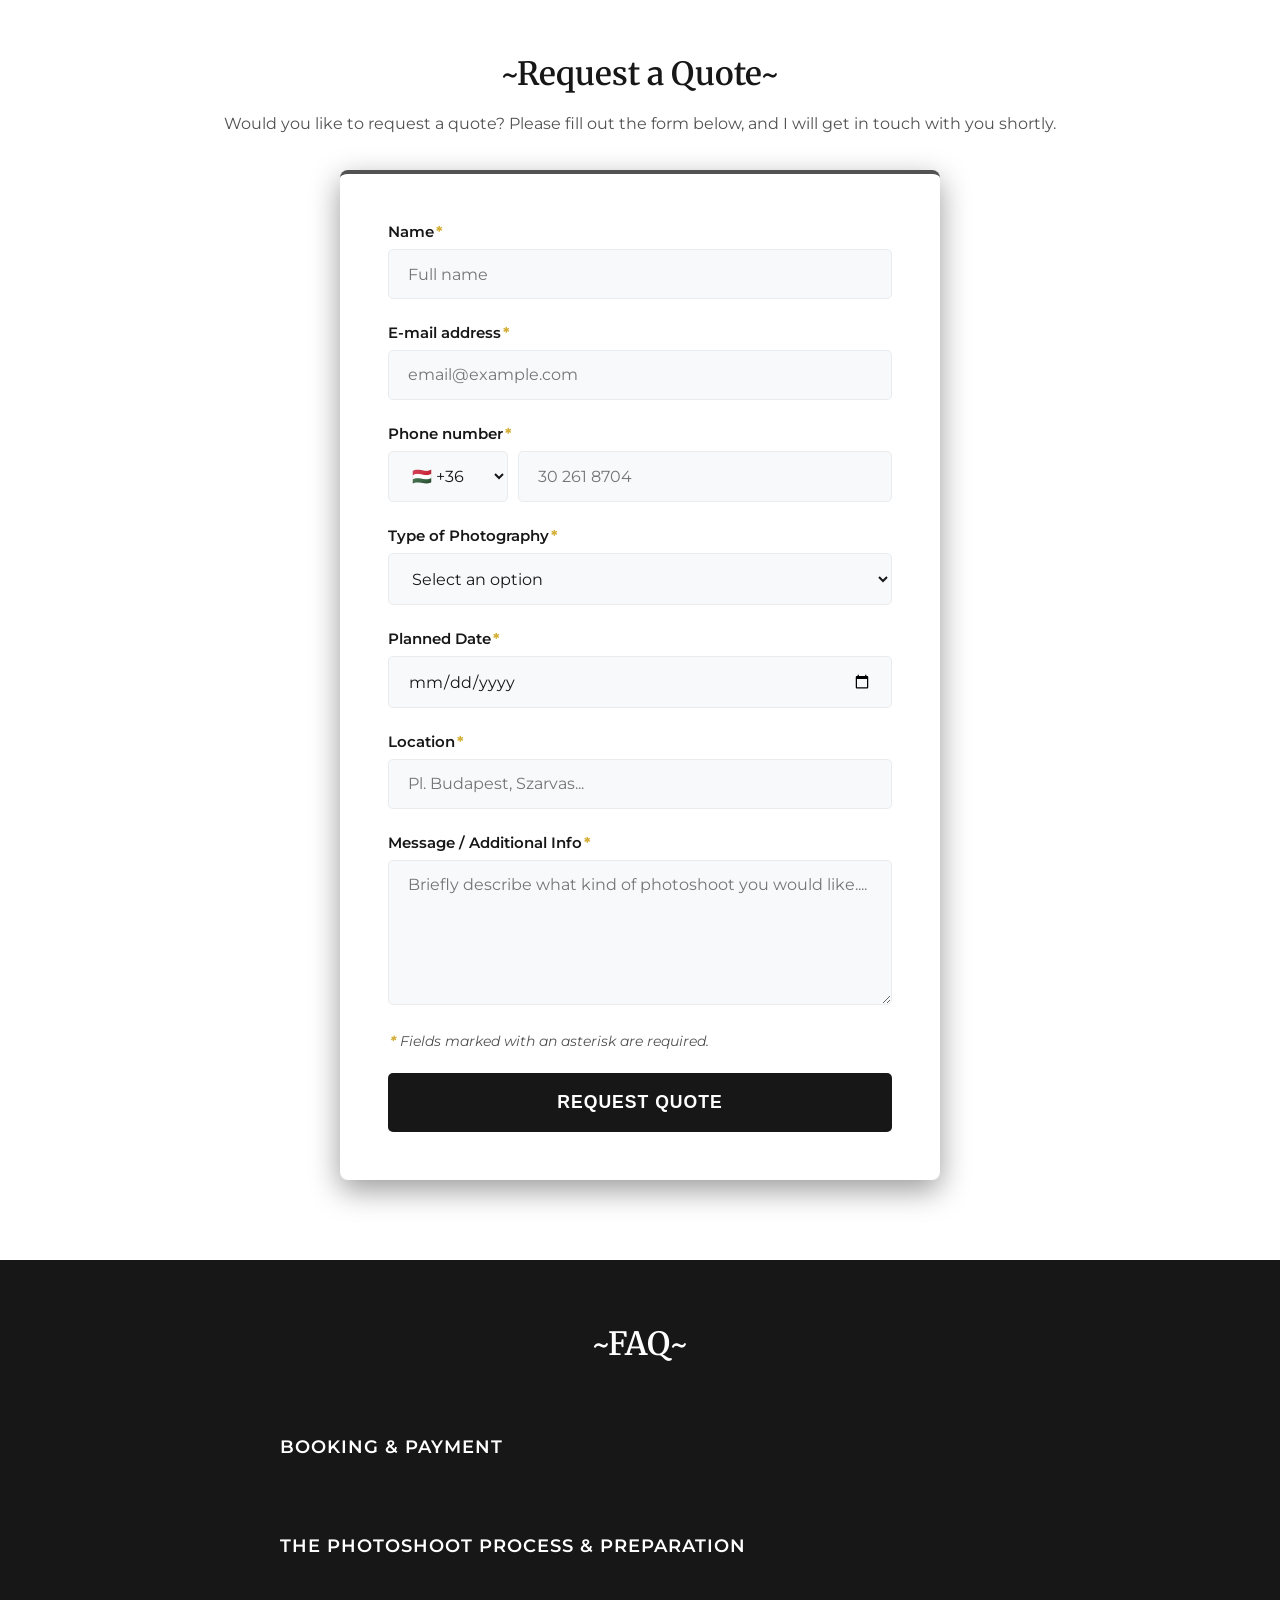
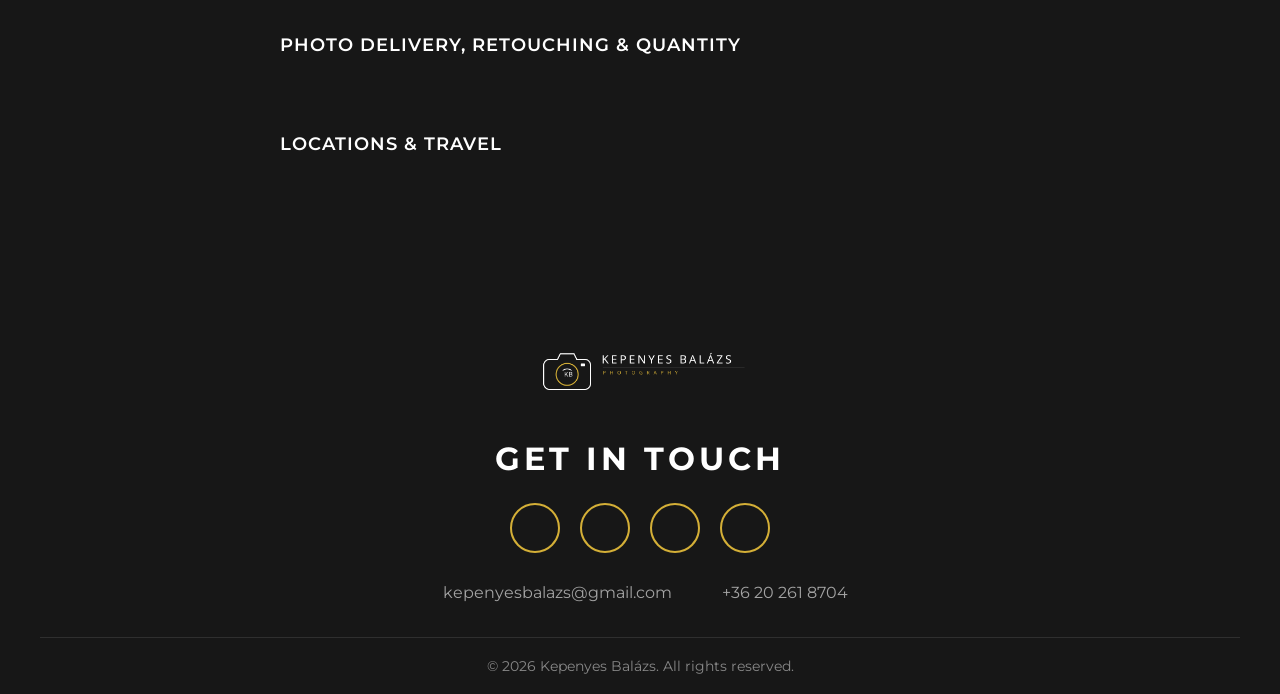
==== commit c39d9feb: "Késsz van a forditás, zászlók a helyén" ====
--- a/en.html
+++ b/en.html
@@ -41,12 +41,24 @@
                 <li><a href="#client">Testmonials</a></li>
                 <li><a href="#quote">Quote</a></li>
                 <li><a href="#faq">Info</a></li>
-                <li class="nav__lang">
-                    <a href="index.html">HU</a>
-                    <span class="lang-separator">|</span>
-                    <a href="en.html" class="active">EN</a>
-                </li>
-            </div>
+            </div>
+
+            <div class="nav__lang dropdown">
+                    <!-- Ez látszik alapból (Aktív nyelv) -->
+                    <div class="lang-toggle">
+                        <img src="Picture/Flags/en-flag.png" alt="EN" class="flag-icon">
+                        <i class="ri-arrow-down-s-line"></i> <!-- A kis lefelé mutató nyíl -->
+                    </div>
+
+                    <!-- Ez nyílik le (Választható nyelv) -->
+                    <ul class="lang-menu">
+                        <li>
+                            <a href="index.html">
+                                <img src="Picture/Flags/hu-flag.png" alt="HU" class="flag-icon"> Hungary
+                            </a>
+                        </li>
+                    </ul>
+                </div>
         </nav>
     </header>
     <!-- #endregion -->
@@ -273,19 +285,19 @@
 
                 <!-- Név -->
                 <div class="quote__form_group">
-                    <label for="name">Név<span>*</span></label>
-                    <input type="text" id="name" name="name" placeholder="Teljes név" required>
+                    <label for="name">Name<span>*</span></label>
+                    <input type="text" id="name" name="name" placeholder="Full name" required>
                 </div>
 
                 <!-- E-mail -->
                 <div class="quote__form_group">
-                    <label for="email">E-mail cím<span>*</span></label>
+                    <label for="email">E-mail address<span>*</span></label>
                     <input type="email" id="email" name="email" placeholder="email@example.com" required>
                 </div>
 
                 <!-- Telefonszám -->
                 <div class="quote__form_group">
-                    <label for="phone">Telefonszám<span>*</span></label>
+                    <label for="phone">Phone number<span>*</span></label>
 
 
                     <div class="phone__input">
@@ -323,71 +335,71 @@
 
                 <!-- Fotózás típusa -->
                 <div class="quote__form_group">
-                    <label for="service">Milyen fotózást szeretnél?<span>*</span></label>
+                    <label for="service">Type of Photography<span>*</span></label>
 
                     <select id="service" name="service" required>
                         <option value="" disabled selected>
-                            Válassz egy lehetőséget
+                            Select an option
                         </option>
 
                         <option value="portrait">
-                            Portréfotózás
+                            Portrait Photography
                         </option>
 
                         <option value="event">
-                            Rendezvény / Eseményfotózás
+                            Event Photography
                         </option>
 
                         <option value="wedding">
-                            Esküvői fotózás
+                            Wedding Photography
                         </option>
 
                         <option value="sport">
-                            Sportfotózás
+                            Sports Photography
                         </option>
 
                         <option value="product">
-                            Termékfotózás
+                            Product Photography
                         </option>
 
                         <option value="other">
-                            Egyéb
+                            Other
                         </option>
                     </select>
                 </div>
 
                 <!-- Dátum -->
                 <div class="quote__form_group">
-                    <label for="date">Tervezett időpont<span>*</span></label>
+                    <label for="date">Planned Date<span>*</span></label>
 
                     <input type="date" id="date" name="date" required>
                 </div>
 
                 <!-- Helyszín -->
                 <div class="quote__form_group">
-                    <label for="location">Helyszín<span>*</span></label>
+                    <label for="location">Location<span>*</span></label>
 
                     <input type="text" id="location" name="location" placeholder="Pl. Budapest, Szarvas..." required>
                 </div>
 
                 <!-- Üzenet -->
                 <div class="quote__form_group quote__form_group_full">
-                    <label for="message">Üzenet / Egyéb információ<span>*</span></label>
+                    <label for="message">Message / Additional Info<span>*</span></label>
 
                     <textarea id="message" name="message" rows="6" required
-                        placeholder="Írd le röviden, milyen fotózást szeretnél..."></textarea>
+                        placeholder="Briefly describe what kind of photoshoot you would like...."></textarea>
                 </div>
 
 
                 <!-- Csillaggal jelölt mezők kötelező kitölteni -->
                 <p class="quote__required">
-                    <span>*</span> A csillaggal jelölt mezők kitöltése kötelező.
+                    <span>*</span> Fields marked with an asterisk are required.
                 </p>
 
                 <!-- Gomb -->
                 <div class="quote__form_button">
                     <button type="submit" class="btn">
-                        ÁRAJÁNLAT KÉRÉSE
+                        REQUEST QUOTE
                     </button>
                 </div>
             </form>
--- a/styless.css
+++ b/styless.css
@@ -126,9 +126,9 @@
     padding: 1rem;
     display: flex;
     align-items: center;
-    justify-content: space-around;
-    gap: 1rem;
+    justify-content: space-between;
     background-color: var(--text-dark);
+    position: relative; 
 }
 
 .nav__logo {
@@ -139,6 +139,10 @@
     font-size: 1.5rem;
     color: var(--white);
     cursor: pointer;
+    position: absolute;
+    top: 50%;
+    transform: translateY(-50%); 
+    right: 90px; 
 }
 
 .nav__links {
@@ -177,8 +181,11 @@
 
 /* --- ZÁSZLÓS LENYÍLÓ NYELVVÁLTÓ --- */
 .nav__lang.dropdown {
-    position: relative;
-    margin-left: 1rem;
+    position: absolute !important;
+    top: 50% !important; 
+    transform: translateY(-50%) !important; 
+    right: 10px !important; 
+    z-index: 999;
 }
 
 /* Az alap gomb, ami mindig látszik */
@@ -200,7 +207,7 @@
 .flag-icon {
     width: 24px;
     height: auto;
-    border-radius: 2px; /* Egy pici, elegáns kerekítés a zászlónak */
+    border-radius: 2px; 
     box-shadow: 0 2px 5px rgba(0,0,0,0.2);
 }
 
